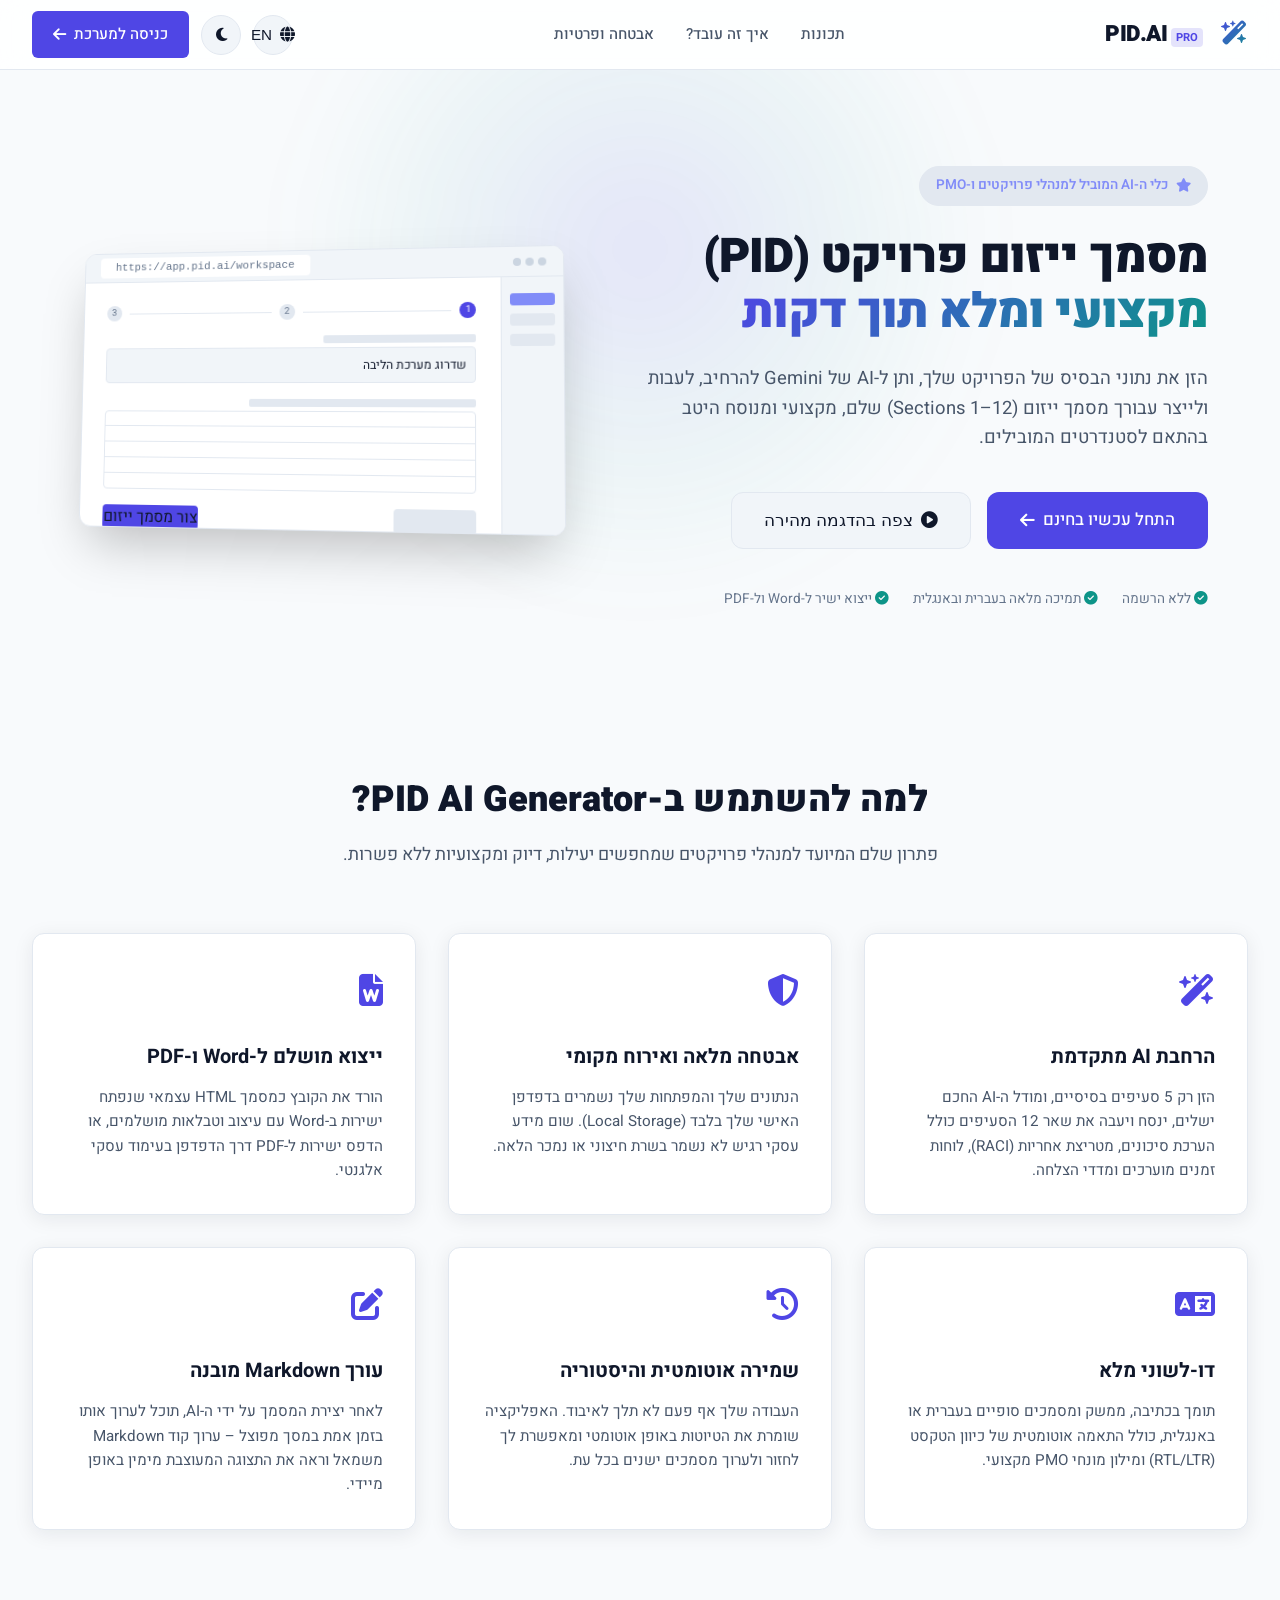
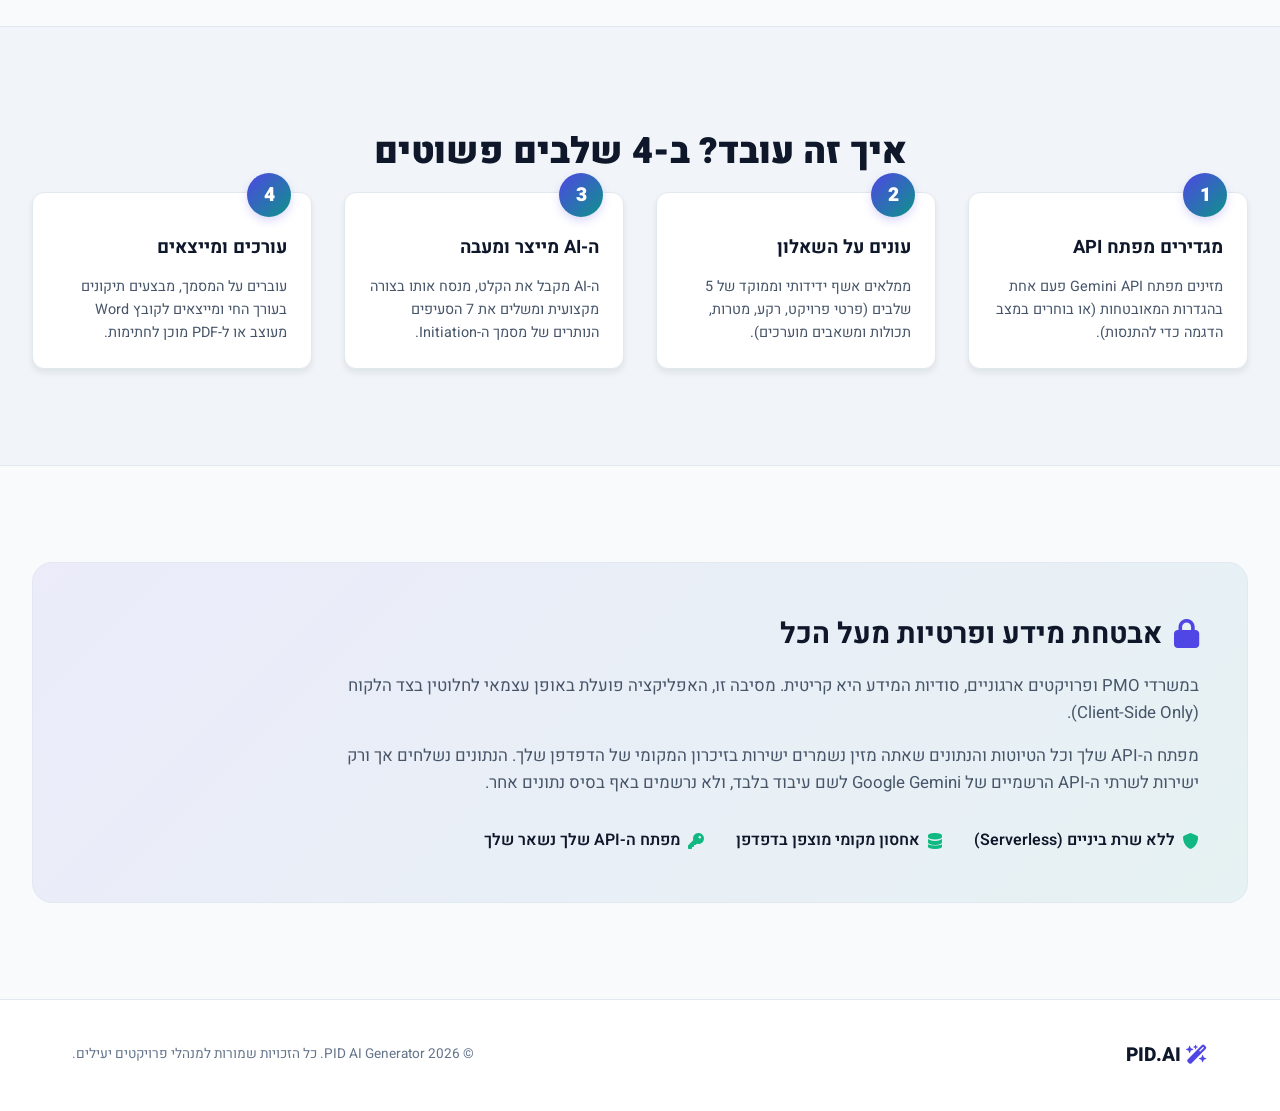
==== index.html @ b15dee5b "Initial commit - PID AI Generator" ====
<!DOCTYPE html>
<html lang="he" dir="rtl">
<head>
    <meta charset="UTF-8">
    <meta name="viewport" content="width=device-width, initial-scale=1.0">
    <title>PID AI Generator - מחולל מסמכי ייזום פרויקט</title>
    <!-- Google Fonts for Hebrew and English -->
    <link rel="preconnect" href="https://fonts.googleapis.com">
    <link rel="preconnect" href="https://fonts.gstatic.com" crossorigin>
    <link href="https://fonts.googleapis.com/css2?family=Heebo:wght@300;400;500;700;900&family=Inter:wght@300;400;500;600;700;800&display=swap" rel="stylesheet">
    <!-- FontAwesome for Premium Icons -->
    <link rel="stylesheet" href="https://cdnjs.cloudflare.com/ajax/libs/font-awesome/6.4.0/css/all.min.css">
    <link rel="stylesheet" href="style.css">
</head>
<body class="light-theme">

    <!-- Top Navigation Bar -->
    <header class="app-header">
        <div class="header-container">
            <div class="logo-area" onclick="window.location.reload();">
                <div class="logo-icon">
                    <i class="fa-solid fa-wand-magic-sparkles"></i>
                </div>
                <div class="logo-text">
                    <span class="logo-title">PID.AI</span>
                    <span class="logo-badge">PRO</span>
                </div>
            </div>
            
            <nav class="nav-links">
                <a href="#features" class="nav-link" data-i18n="nav_features">תכונות</a>
                <a href="#how-it-works" class="nav-link" data-i18n="nav_how_it_works">איך זה עובד?</a>
                <a href="#security" class="nav-link" data-i18n="nav_security">אבטחה ופרטיות</a>
            </nav>

            <div class="header-actions">
                <button class="btn btn-icon" id="btn-toggle-lang" title="Toggle Language / שינוי שפה">
                    <i class="fa-solid fa-globe"></i>
                    <span class="btn-text">EN</span>
                </button>
                <button class="btn btn-icon" id="btn-toggle-theme" title="Toggle Dark/Light Mode">
                    <i class="fa-solid fa-moon"></i>
                </button>
                <a href="app.html" target="_blank" class="btn btn-primary" id="btn-launch-cta">
                    <span data-i18n="nav_launch">כניסה למערכת</span>
                    <i class="fa-solid fa-arrow-left arrow-icon"></i>
                </a>
            </div>
        </div>
    </header>

    <!-- LANDING PAGE CONTENT -->
    <main id="view-landing" style="padding-top: 70px;">
        <!-- Hero Section -->
        <section class="hero-section">
            <div class="hero-bg-glow"></div>
            <div class="container hero-container">
                <div class="hero-content">
                    <div class="badge-pill" data-i18n="hero_pill">
                        <i class="fa-solid fa-star"></i> כלי ה-AI המוביל למנהלי פרויקטים ו-PMO
                    </div>
                    <h1 class="hero-title" id="hero-main-title">
                        מסמך ייזום פרויקט (PID) <br><span class="gradient-text">מקצועי ומלא תוך דקות</span>
                    </h1>
                    <p class="hero-subtitle" data-i18n="hero_desc">
                        הזן את נתוני הבסיס של הפרויקט שלך, ותן ל-AI של Gemini להרחיב, לעבות ולייצר עבורך מסמך ייזום (Sections 1–12) שלם, מקצועי ומנוסח היטב בהתאם לסטנדרטים המובילים.
                    </p>
                    <div class="hero-ctas">
                        <a href="app.html" target="_blank" class="btn btn-primary btn-lg" id="btn-start-now">
                            <span data-i18n="hero_cta_start">התחל עכשיו בחינם</span>
                            <i class="fa-solid fa-arrow-left arrow-icon"></i>
                        </a>
                        <button class="btn btn-secondary btn-lg" id="btn-watch-demo">
                            <i class="fa-solid fa-circle-play"></i>
                            <span data-i18n="hero_cta_demo">צפה בהדגמה מהירה</span>
                        </button>
                    </div>
                    <div class="hero-meta-benefits">
                        <div class="benefit-item"><i class="fa-solid fa-circle-check"></i> <span data-i18n="hero_ben_1">ללא הרשמה</span></div>
                        <div class="benefit-item"><i class="fa-solid fa-circle-check"></i> <span data-i18n="hero_ben_2">תמיכה מלאה בעברית ובאנגלית</span></div>
                        <div class="benefit-item"><i class="fa-solid fa-circle-check"></i> <span data-i18n="hero_ben_3">ייצוא ישיר ל-Word ול-PDF</span></div>
                    </div>
                </div>

                <!-- Beautiful Animated Mockup -->
                <div class="hero-mockup-wrapper">
                    <div class="hero-mockup">
                        <div class="mockup-header">
                            <div class="mockup-dots">
                                <span></span><span></span><span></span>
                            </div>
                            <div class="mockup-address-bar">https://app.pid.ai/workspace</div>
                        </div>
                        <div class="mockup-content">
                            <div class="mockup-sidebar">
                                <div class="mockup-item active"></div>
                                <div class="mockup-item"></div>
                                <div class="mockup-item"></div>
                            </div>
                            <div class="mockup-body">
                                <div class="mockup-steps">
                                    <span class="mock-step active">1</span>
                                    <span class="mock-line"></span>
                                    <span class="mock-step">2</span>
                                    <span class="mock-line"></span>
                                    <span class="mock-step">3</span>
                                </div>
                                <div class="mockup-form-group">
                                    <div class="mock-label" style="width: 40%"></div>
                                    <div class="mock-input" style="height: 36px">שדרוג מערכת הליבה</div>
                                </div>
                                <div class="mockup-form-group">
                                    <div class="mock-label" style="width: 60%"></div>
                                    <div class="mock-textarea" style="height: 80px"></div>
                                </div>
                                <div class="mockup-footer">
                                    <div class="mock-btn" style="width: 80px"></div>
                                    <div class="mock-btn primary" style="width: 100px; margin-right: auto;">צור מסמך ייזום</div>
                                </div>
                            </div>
                        </div>
                    </div>
                </div>
            </div>
        </section>

        <!-- Features Grid -->
        <section class="section-container" id="features">
            <h2 class="section-title" data-i18n="feat_title">למה להשתמש ב-PID AI Generator?</h2>
            <p class="section-subtitle" data-i18n="feat_subtitle">פתרון שלם המיועד למנהלי פרויקטים שמחפשים יעילות, דיוק ומקצועיות ללא פשרות.</p>
            
            <div class="grid grid-3">
                <div class="card feat-card">
                    <div class="feat-icon"><i class="fa-solid fa-wand-magic-sparkles"></i></div>
                    <h3 data-i18n="feat_ai_title">הרחבת AI מתקדמת</h3>
                    <p data-i18n="feat_ai_desc">הזן רק 5 סעיפים בסיסיים, ומודל ה-AI החכם ישלים, ינסח ויעבה את שאר 12 הסעיפים כולל הערכת סיכונים, מטריצת אחריות (RACI), לוחות זמנים מוערכים ומדדי הצלחה.</p>
                </div>
                <div class="card feat-card">
                    <div class="feat-icon"><i class="fa-solid fa-shield-halved"></i></div>
                    <h3 data-i18n="feat_sec_title">אבטחה מלאה ואירוח מקומי</h3>
                    <p data-i18n="feat_sec_desc">הנתונים שלך והמפתחות שלך נשמרים בדפדפן האישי שלך בלבד (Local Storage). שום מידע עסקי רגיש לא נשמר בשרת חיצוני או נמכר הלאה.</p>
                </div>
                <div class="card feat-card">
                    <div class="feat-icon"><i class="fa-solid fa-file-word"></i></div>
                    <h3 data-i18n="feat_exp_title">ייצוא מושלם ל-Word ו-PDF</h3>
                    <p data-i18n="feat_exp_desc">הורד את הקובץ כמסמך HTML עצמאי שנפתח ישירות ב-Word עם עיצוב וטבלאות מושלמים, או הדפס ישירות ל-PDF דרך הדפדפן בעימוד עסקי אלגנטי.</p>
                </div>
                <div class="card feat-card">
                    <div class="feat-icon"><i class="fa-solid fa-language"></i></div>
                    <h3 data-i18n="feat_lang_title">דו-לשוני מלא</h3>
                    <p data-i18n="feat_lang_desc">תומך בכתיבה, ממשק ומסמכים סופיים בעברית או באנגלית, כולל התאמה אוטומטית של כיוון הטקסט (RTL/LTR) ומילון מונחי PMO מקצועי.</p>
                </div>
                <div class="card feat-card">
                    <div class="feat-icon"><i class="fa-solid fa-clock-rotate-left"></i></div>
                    <h3 data-i18n="feat_hist_title">שמירה אוטומטית והיסטוריה</h3>
                    <p data-i18n="feat_hist_desc">העבודה שלך אף פעם לא תלך לאיבוד. האפליקציה שומרת את הטיוטות באופן אוטומטי ומאפשרת לך לחזור ולערוך מסמכים ישנים בכל עת.</p>
                </div>
                <div class="card feat-card">
                    <div class="feat-icon"><i class="fa-solid fa-pen-to-square"></i></div>
                    <h3 data-i18n="feat_edit_title">עורך Markdown מובנה</h3>
                    <p data-i18n="feat_edit_desc">לאחר יצירת המסמך על ידי ה-AI, תוכל לערוך אותו בזמן אמת במסך מפוצל – ערוך קוד Markdown משמאל וראה את התצוגה המעוצבת מימין באופן מיידי.</p>
                </div>
            </div>
        </section>

        <!-- How it Works Section -->
        <section class="section-container bg-alt" id="how-it-works">
            <h2 class="section-title" data-i18n="how_title">איך זה עובד? ב-4 שלבים פשוטים</h2>
            <div class="steps-flow">
                <div class="step-card">
                    <div class="step-num">1</div>
                    <h3 data-i18n="how_s1_title">מגדירים מפתח API</h3>
                    <p data-i18n="how_s1_desc">מזינים מפתח Gemini API פעם אחת בהגדרות המאובטחות (או בוחרים במצב הדגמה כדי להתנסות).</p>
                </div>
                <div class="step-card">
                    <div class="step-num">2</div>
                    <h3 data-i18n="how_s2_title">עונים על השאלון</h3>
                    <p data-i18n="how_s2_desc">ממלאים אשף ידידותי וממוקד של 5 שלבים (פרטי פרויקט, רקע, מטרות, תכולות ומשאבים מוערכים).</p>
                </div>
                <div class="step-card">
                    <div class="step-num">3</div>
                    <h3 data-i18n="how_s3_title">ה-AI מייצר ומעבה</h3>
                    <p data-i18n="how_s3_desc">ה-AI מקבל את הקלט, מנסח אותו בצורה מקצועית ומשלים את 7 הסעיפים הנותרים של מסמך ה-Initiation.</p>
                </div>
                <div class="step-card">
                    <div class="step-num">4</div>
                    <h3 data-i18n="how_s4_title">עורכים ומייצאים</h3>
                    <p data-i18n="how_s4_desc">עוברים על המסמך, מבצעים תיקונים בעורך החי ומייצאים לקובץ Word מעוצב או ל-PDF מוכן לחתימות.</p>
                </div>
            </div>
        </section>

        <!-- Security -->
        <section class="section-container" id="security">
            <div class="security-card">
                <div class="security-content">
                    <h2 data-i18n="sec_title"><i class="fa-solid fa-lock security-lock-icon"></i> אבטחת מידע ופרטיות מעל הכל</h2>
                    <p data-i18n="sec_desc_1">במשרדי PMO ופרויקטים ארגוניים, סודיות המידע היא קריטית. מסיבה זו, האפליקציה פועלת באופן עצמאי לחלוטין בצד הלקוח (Client-Side Only).</p>
                    <p data-i18n="sec_desc_2">מפתח ה-API שלך וכל הטיוטות והנתונים שאתה מזין נשמרים ישירות בזיכרון המקומי של הדפדפן שלך. הנתונים נשלחים אך ורק ישירות לשרתי ה-API הרשמיים של Google Gemini לשם עיבוד בלבד, ולא נרשמים באף בסיס נתונים אחר.</p>
                    <div class="security-highlights">
                        <span><i class="fa-solid fa-shield"></i> ללא שרת ביניים (Serverless)</span>
                        <span><i class="fa-solid fa-database"></i> אחסון מקומי מוצפן בדפדפן</span>
                        <span><i class="fa-solid fa-key"></i> מפתח ה-API שלך נשאר שלך</span>
                    </div>
                </div>
            </div>
        </section>
        
        <!-- Footer -->
        <footer class="landing-footer">
            <div class="container footer-container">
                <div class="footer-brand">
                    <i class="fa-solid fa-wand-magic-sparkles text-primary"></i> PID.AI
                </div>
                <p data-i18n="footer_rights">© 2026 PID AI Generator. כל הזכויות שמורות למנהלי פרויקטים יעילים.</p>
            </div>
        </footer>
    </main>

    <!-- Demo Modal -->
    <div class="modal-overlay" id="modal-demo">
        <div class="modal-card modal-lg">
            <div class="modal-header">
                <h3 class="modal-title" data-i18n="modal_demo_title"><i class="fa-solid fa-circle-play"></i> הדגמה מהירה של המערכת</h3>
                <button class="btn-close-modal" id="btn-demo-close">&times;</button>
            </div>
            <div class="modal-body text-center">
                <p data-i18n="modal_demo_desc">צפה כיצד מנהלי פרויקטים מייצרים מסמכי ייזום בתוך 2 דקות:</p>
                <div class="demo-placeholder-box">
                    <i class="fa-solid fa-wand-magic-sparkles text-primary" style="font-size: 4rem; margin-bottom: 1.5rem;"></i>
                    <h4>PID.AI PRO</h4>
                    <p style="max-width: 400px; margin: 0 auto 1.5rem; color: var(--text-muted);">
                        האפליקציה משתמשת בבינה מלאכותית יוצרת (Generative AI) כדי לעבות את נתוני הפרויקט ולבצע אינטגרציה מלאה לתוך תבנית ה-RACI והסיכונים הארגונית.
                    </p>
                    <a href="app.html" target="_blank" class="btn btn-primary" id="btn-demo-start-cta" data-i18n="modal_demo_btn_start">התחל לעבוד עכשיו</a>
                </div>
            </div>
        </div>
    </div>

    <!-- Self-contained Script for Landing Page Language and Theme Toggles -->
    <script>
        const localTranslations = {
            he: {
                nav_features: "תכונות",
                nav_how_it_works: "איך זה עובד?",
                nav_security: "אבטחה ופרטיות",
                nav_launch: "כניסה למערכת",
                hero_pill: "<i class='fa-solid fa-star'></i> כלי ה-AI המוביל למנהלי פרויקטים ו-PMO",
                hero_desc: "הזן את נתוני הבסיס של הפרויקט שלך, ותן ל-AI של Gemini להרחיב, לעבות ולייצר עבורך מסמך ייזום (Sections 1–12) שלם, מקצועי ומנוסח היטב בהתאם לסטנדרטים המובילים.",
                hero_cta_start: "התחל עכשיו בחינם",
                hero_cta_demo: "צפה בהדגמה מהירה",
                hero_ben_1: "ללא הרשמה",
                hero_ben_2: "תמיכה מלאה בעברית ובאנגלית",
                hero_ben_3: "ייצוא ישיר ל-Word ול-PDF",
                feat_title: "למה להשתמש ב-PID AI Generator?",
                feat_subtitle: "פתרון שלם המיועד למנהלי פרויקטים שמחפשים יעילות, דיוק ומקצועיות ללא פשרות.",
                feat_ai_title: "הרחבת AI מתקדמת",
                feat_ai_desc: "הזן רק 5 סעיפים בסיסיים, ומודל ה-AI החכם ישלים, ינסח ויעבה את שאר 12 הסעיפים כולל הערכת סיכונים, מטריצת אחריות (RACI), לוחות זמנים מוערכים ומדדי הצלחה.",
                feat_sec_title: "אבטחה מלאה ואירוח מקומי",
                feat_sec_desc: "הנתונים שלך והמפתחות שלך נשמרים בדפדפן האישי שלך בלבד (Local Storage). שום מידע עסקי רגיש לא נשמר בשרת חיצוני או נמכר הלאה.",
                feat_exp_title: "ייצוא מושלם ל-Word ו-PDF",
                feat_exp_desc: "הורד את הקובץ כמסמך HTML עצמאי שנפתח ישירות ב-Word עם עיצוב וטבלאות מושלמים, או הדפס ישירות ל-PDF דרך הדפדפן בעימוד עסקי אלגנטי.",
                feat_lang_title: "דו-לשוני מלא",
                feat_lang_desc: "תומך בכתיבה, ממשק ומסמכים סופיים בעברית או באנגלית, כולל התאמה אוטומטית של כיוון הטקסט (RTL/LTR) ומילון מונחי PMO מקצועי.",
                feat_hist_title: "שמירה אוטומטית והיסטוריה",
                feat_hist_desc: "העבודה שלך אף פעם לא תלך לאיבוד. האפליקציה שומרת את הטיוטות באופן אוטומטי ומאפשרת לך לחזור ולערוך מסמכים ישנים בכל עת.",
                feat_edit_title: "עורך Markdown מובנה",
                feat_edit_desc: "לאחר יצירת המסמך על ידי ה-AI, תוכל לערוך אותו בזמן אמת במסך מפוצל – ערוך קוד Markdown משמאל וראה את התצוגה המעוצבת מימין באופן מיידי.",
                how_title: "איך זה עובד? ב-4 שלבים פשוטים",
                how_s1_title: "מגדירים מפתח API",
                how_s1_desc: "מזינים מפתח Gemini API פעם אחת בהגדרות המאובטחות (או בוחרים במצב הדגמה כדי להתנסות).",
                how_s2_title: "עונים על השאלון",
                how_s2_desc: "ממלאים אשף ידידותי וממוקד של 5 שלבים (פרטי פרויקט, רקע, מטרות, תכולות ומשאבים מוערכים).",
                how_s3_title: "ה-AI מייצר ומעבה",
                how_s3_desc: "ה-AI מקבל את הקלט, מנסח אותו בצורה מקצועית ומשלים את 7 הסעיפים הנותרים של מסמך ה-Initiation.",
                how_s4_title: "עורכים ומייצאים",
                how_s4_desc: "עוברים על המסמך, מבצעים תיקונים בעורך החי ומייצאים לקובץ Word מעוצב או ל-PDF מוכן לחתימות.",
                sec_title: "<i class='fa-solid fa-lock security-lock-icon'></i> אבטחת מידע ופרטיות מעל הכל",
                sec_desc_1: "במשרדי PMO ופרויקטים ארגוניים, סודיות המידע היא קריטית. מסיבה זו, האפליקציה פועלת באופן עצמאי לחלוטין בצד הלקוח (Client-Side Only).",
                sec_desc_2: "מפתח ה-API שלך וכל הטיוטות והנתונים שאתה מזין נשמרים ישירות בזיכרון המקומי של הדפדפן שלך. הנתונים נשלחים אך ורק ישירות לשרתי ה-API הרשמיים של Google Gemini לשם עיבוד בלבד, ולא נרשמים באף בסיס נתונים אחר.",
                footer_rights: "© 2026 PID AI Generator. כל הזכויות שמורות למנהלי פרויקטים יעילים.",
                modal_demo_title: "הדגמה מהירה של המערכת",
                modal_demo_desc: "צפה כיצד מנהלי פרויקטים מייצרים מסמכי ייזום בתוך 2 דקות:",
                modal_demo_btn_start: "התחל לעבוד עכשיו"
            },
            en: {
                nav_features: "Features",
                nav_how_it_works: "How it works?",
                nav_security: "Security & Privacy",
                nav_launch: "Launch App",
                hero_pill: "<i class='fa-solid fa-star'></i> Leading AI Tool for PMs and PMOs",
                hero_desc: "Enter your core project variables, and let our Gemini-powered AI expand, enrich, and write a professional 12-section Project Initiation Document (PID) tailored to global standards.",
                hero_cta_start: "Get Started Free",
                hero_cta_demo: "Watch Quick Demo",
                hero_ben_1: "No Sign Up Required",
                hero_ben_2: "Full Hebrew & English Support",
                hero_ben_3: "Direct Export to Word & PDF",
                feat_title: "Why use PID AI Generator?",
                feat_subtitle: "A complete solution tailored for project managers seeking efficiency, precision, and executive quality.",
                feat_ai_title: "Advanced AI Enrichment",
                feat_ai_desc: "Provide only 5 basic sections, and our smart AI model completes and drafts the remaining sections including risks, RACI, timeline milestones, and success KPIs.",
                feat_sec_title: "Fully Local & Secure",
                feat_sec_desc: "Your data and API keys stay entirely in your personal browser's local storage. No sensitive business information is ever saved on third-party servers.",
                feat_exp_title: "Perfect Export to Word & PDF",
                feat_exp_desc: "Download as a standalone HTML file that opens perfectly in Microsoft Word, maintaining style and tables, or print directly to PDF in executive layout.",
                feat_lang_title: "Fully Bilingual",
                feat_lang_desc: "Supports inputs, interface language, and final document output in either Hebrew or English, with automatic text direction (RTL/LTR) adjustment.",
                feat_hist_title: "Auto-save & History",
                feat_hist_desc: "Never lose your work. The app automatically saves drafts locally, allowing you to return and edit your initiation documents at any point.",
                feat_edit_title: "Live Markdown Editor",
                feat_edit_desc: "After generating the PID, edit it instantly in a split-screen workspace – modify Markdown code on the left and see the styled layout on the right.",
                how_title: "How does it work? In 4 Simple Steps",
                how_s1_title: "Configure API Key",
                how_s1_desc: "Add your Gemini API Key in the settings panel (or choose mock mode to experiment).",
                how_s2_title: "Fill Questionnaire",
                how_s2_desc: "Complete a focused 5-step wizard covering details, background, goals, scope, and resources.",
                how_s3_title: "AI Generates & Enriches",
                how_s3_desc: "AI processes inputs, drafts professional terminology, and fills in sections 6 to 12.",
                how_s4_title: "Edit and Export",
                how_s4_desc: "Review your document, perform adjustments in the live editor, and export to Word or PDF.",
                sec_title: "<i class='fa-solid fa-lock security-lock-icon'></i> Information Security Above All",
                sec_desc_1: "In PMO offices and corporate environments, information security is critical. Therefore, this tool is 100% serverless, running solely in your browser.",
                sec_desc_2: "Your API key and all data inputs remain in your browser's local storage. They are sent directly to the official Google Gemini API endpoint for processing, never stored elsewhere.",
                footer_rights: "© 2026 PID AI Generator. All rights reserved to efficient Project Managers.",
                modal_demo_title: "Quick System Demonstration",
                modal_demo_desc: "Watch how project managers write initiation documents in under 2 minutes:",
                modal_demo_btn_start: "Launch Workspace Now"
            }
        };

        let currentLang = "he";
        let currentTheme = "light";

        const btnLang = document.getElementById("btn-toggle-lang");
        const btnTheme = document.getElementById("btn-toggle-theme");
        const modalDemo = document.getElementById("modal-demo");
        const btnWatchDemo = document.getElementById("btn-watch-demo");
        const btnDemoClose = document.getElementById("btn-demo-close");

        // Language toggle
        btnLang.addEventListener("click", () => {
            currentLang = currentLang === "he" ? "en" : "he";
            document.body.dir = currentLang === "he" ? "rtl" : "ltr";
            btnLang.querySelector(".btn-text").textContent = currentLang === "he" ? "EN" : "עב";
            
            if (currentLang === "he") {
                document.body.classList.remove("lang-en");
            } else {
                document.body.classList.add("lang-en");
            }

            // Sync with local storage so app.html reads it
            localStorage.setItem("pid_lang", currentLang);
            updateDOMStrings();
        });

        // Theme toggle
        btnTheme.addEventListener("click", () => {
            currentTheme = currentTheme === "light" ? "dark" : "light";
            if (currentTheme === "dark") {
                document.body.classList.remove("light-theme");
                document.body.classList.add("dark-theme");
                btnTheme.innerHTML = `<i class="fa-solid fa-sun"></i>`;
            } else {
                document.body.classList.remove("dark-theme");
                document.body.classList.add("light-theme");
                btnTheme.innerHTML = `<i class="fa-solid fa-moon"></i>`;
            }
            localStorage.setItem("pid_theme", currentTheme);
        });

        function updateDOMStrings() {
            const dict = localTranslations[currentLang];
            document.querySelectorAll("[data-i18n]").forEach(el => {
                const key = el.getAttribute("data-i18n");
                if (dict[key]) {
                    el.innerHTML = dict[key];
                }
            });

            document.getElementById("hero-main-title").innerHTML = currentLang === 'he' ? 
                `מסמך ייזום פרויקט (PID) <br><span class="gradient-text">מקצועי ומלא תוך דקות</span>` :
                `Write Professional <span class="gradient-text">Project PIDs in Minutes</span>`;
        }

        // Demo modal triggers
        btnWatchDemo.addEventListener("click", () => modalDemo.classList.add("active"));
        btnDemoClose.addEventListener("click", () => modalDemo.classList.remove("active"));
    </script>
</body>
</html>
---- style.css ----
/* ==========================================================================
   PID AI Generator - Premium Design System Stylesheet
   ========================================================================== */

/* --------------------------------------------------------------------------
   1. CSS Variables & Theme Definitions
   -------------------------------------------------------------------------- */
:root {
    /* Font Families */
    --font-hebrew: 'Heebo', 'Rubik', system-ui, -apple-system, sans-serif;
    --font-english: 'Inter', system-ui, -apple-system, sans-serif;
    --font-mono: 'JetBrains Mono', monospace;

    /* Theme-independent colors */
    --color-primary: #4f46e5;       /* Indigo */
    --color-primary-light: #818cf8; /* Light Indigo */
    --color-primary-dark: #3730a3;  /* Dark Indigo */
    --color-secondary: #0d9488;    /* Teal */
    --color-secondary-light: #2dd4bf;
    
    --color-success: #10b981;      /* Emerald */
    --color-warning: #f59e0b;      /* Amber */
    --color-danger: #ef4444;       /* Rose */
    
    --transition-fast: 0.15s ease;
    --transition-normal: 0.25s cubic-bezier(0.4, 0, 0.2, 1);
    --transition-slow: 0.4s cubic-bezier(0.4, 0, 0.2, 1);

    --border-radius-sm: 6px;
    --border-radius-md: 12px;
    --border-radius-lg: 20px;
    --border-radius-xl: 30px;
    
    --box-shadow-sm: 0 1px 3px rgba(0,0,0,0.1);
    --box-shadow-md: 0 4px 6px -1px rgba(0,0,0,0.1), 0 2px 4px -1px rgba(0,0,0,0.06);
    --box-shadow-lg: 0 10px 15px -3px rgba(0,0,0,0.1), 0 4px 6px -2px rgba(0,0,0,0.05);
    --box-shadow-xl: 0 20px 25px -5px rgba(0,0,0,0.1), 0 10px 10px -5px rgba(0,0,0,0.04);
}

/* Light Theme Variables */
body.light-theme {
    --bg-app: #f8fafc;              /* Slate 50 */
    --bg-card: #ffffff;             /* Pure White */
    --bg-header: rgba(255, 255, 255, 0.85);
    --bg-input: #f1f5f9;            /* Slate 100 */
    --bg-alt: #f1f5f9;
    --bg-hover: #e2e8f0;
    --border-color: #e2e8f0;        /* Slate 200 */
    --border-color-focus: #818cf8;
    
    --text-primary: #0f172a;        /* Slate 900 */
    --text-secondary: #475569;      /* Slate 600 */
    --text-muted: #64748b;          /* Slate 500 */
    --text-on-primary: #ffffff;
    
    --glass-bg: rgba(255, 255, 255, 0.7);
    --glass-border: rgba(241, 245, 249, 0.6);
    --shadow-color: rgba(15, 23, 42, 0.08);
}

/* Dark Theme Variables */
body.dark-theme {
    --bg-app: #0b0f19;              /* Deep Dark Slate */
    --bg-card: #151b2c;             /* Dark Card */
    --bg-header: rgba(11, 15, 25, 0.85);
    --bg-input: #1e2640;            /* Dark Input */
    --bg-alt: #131929;
    --bg-hover: #222c4a;
    --border-color: #263152;        /* Darker Blue-Grey */
    --border-color-focus: #6366f1;
    
    --text-primary: #f8fafc;        /* Off-white */
    --text-secondary: #cbd5e1;      /* Light Grey */
    --text-muted: #94a3b8;          /* Slate 400 */
    --text-on-primary: #ffffff;
    
    --glass-bg: rgba(21, 27, 44, 0.7);
    --glass-border: rgba(38, 49, 82, 0.5);
    --shadow-color: rgba(0, 0, 0, 0.35);
}

/* --------------------------------------------------------------------------
   2. Global Resets & Typography
   -------------------------------------------------------------------------- */
* {
    box-sizing: border-box;
    margin: 0;
    padding: 0;
    scrollbar-width: thin;
    scrollbar-color: var(--border-color) transparent;
}

/* Scrollbar Customization */
::-webkit-scrollbar {
    width: 6px;
    height: 6px;
}
::-webkit-scrollbar-track {
    background: transparent;
}
::-webkit-scrollbar-thumb {
    background-color: var(--border-color);
    border-radius: 3px;
}

body {
    font-family: var(--font-hebrew);
    background-color: var(--bg-app);
    color: var(--text-primary);
    line-height: 1.6;
    transition: background-color var(--transition-normal), color var(--transition-normal);
    overflow-x: hidden;
}

/* Language-specific modifications (for English view) */
body.lang-en {
    font-family: var(--font-english);
    direction: ltr;
}

body.lang-en .arrow-icon {
    transform: scaleX(-1);
}

a {
    color: var(--color-primary);
    text-decoration: none;
    transition: color var(--transition-fast);
}
a:hover {
    color: var(--color-primary-light);
}

/* --------------------------------------------------------------------------
   3. Common Layout & UI Elements
   -------------------------------------------------------------------------- */
.container {
    width: 100%;
    max-width: 1200px;
    margin: 0 auto;
    padding: 0 2rem;
}

.grid {
    display: grid;
    gap: 2rem;
}
.grid-3 {
    grid-template-columns: repeat(auto-fit, minmax(320px, 1fr));
}

.card {
    background-color: var(--bg-card);
    border: 1px solid var(--border-color);
    border-radius: var(--border-radius-md);
    box-shadow: 0 4px 20px var(--shadow-color);
    padding: 2rem;
    transition: transform var(--transition-normal), box-shadow var(--transition-normal), border-color var(--transition-normal);
}

/* Button Component Styles */
.btn {
    display: inline-flex;
    align-items: center;
    justify-content: center;
    gap: 0.5rem;
    padding: 0.625rem 1.25rem;
    border-radius: var(--border-radius-sm);
    font-weight: 500;
    font-size: 0.95rem;
    cursor: pointer;
    transition: all var(--transition-normal);
    border: 1px solid transparent;
}
.btn-lg {
    padding: 0.875rem 2rem;
    font-size: 1.05rem;
    border-radius: var(--border-radius-md);
}
.btn-primary {
    background-color: var(--color-primary);
    color: var(--text-on-primary);
}
.btn-primary:hover {
    background-color: var(--color-primary-light);
    transform: translateY(-2px);
    box-shadow: 0 4px 12px rgba(79, 70, 229, 0.35);
}
.btn-secondary {
    background-color: var(--bg-input);
    color: var(--text-primary);
    border-color: var(--border-color);
}
.btn-secondary:hover {
    background-color: var(--bg-hover);
    transform: translateY(-2px);
}
.btn-outline {
    background-color: transparent;
    color: var(--text-primary);
    border-color: var(--border-color);
}
.btn-outline:hover {
    background-color: var(--bg-hover);
    border-color: var(--text-muted);
}
.btn-outline-danger {
    background-color: transparent;
    color: var(--color-danger);
    border-color: var(--color-danger);
}
.btn-outline-danger:hover {
    background-color: rgba(239, 68, 68, 0.08);
}
.btn-icon {
    padding: 0.5rem;
    border-radius: 50%;
    width: 40px;
    height: 40px;
    background-color: var(--bg-input);
    color: var(--text-primary);
    border-color: var(--border-color);
}
.btn-icon:hover {
    background-color: var(--bg-hover);
    color: var(--color-primary);
}
.btn-icon-only {
    padding: 0.5rem;
    width: 36px;
    height: 36px;
    display: flex;
    align-items: center;
    justify-content: center;
}
.btn-link {
    background: none;
    border: none;
    color: var(--text-muted);
    font-weight: 500;
    cursor: pointer;
    padding: 0.5rem;
}
.btn-link:hover {
    color: var(--text-primary);
}

.text-primary { color: var(--color-primary) !important; }
.text-success { color: var(--color-success) !important; }
.text-danger { color: var(--color-danger) !important; }
.text-warning { color: var(--color-warning) !important; }
.text-center { text-align: center; }
.mt-3 { margin-top: 1.5rem !important; }
.hidden { display: none !important; }
.visible { display: block !important; }

/* --------------------------------------------------------------------------
   4. Header & Navigation (Fixed Glassmorphic Header)
   -------------------------------------------------------------------------- */
.app-header {
    position: fixed;
    top: 0;
    left: 0;
    right: 0;
    height: 70px;
    background-color: var(--bg-header);
    backdrop-filter: blur(12px);
    -webkit-backdrop-filter: blur(12px);
    border-bottom: 1px solid var(--border-color);
    z-index: 100;
    transition: background-color var(--transition-normal), border-color var(--transition-normal);
}

.header-container {
    display: flex;
    align-items: center;
    justify-content: space-between;
    height: 100%;
    max-width: 1400px;
    margin: 0 auto;
    padding: 0 2rem;
}

.logo-area {
    display: flex;
    align-items: center;
    gap: 0.75rem;
    cursor: pointer;
    user-select: none;
}
.logo-icon {
    font-size: 1.5rem;
    background: linear-gradient(135deg, var(--color-primary), var(--color-secondary));
    -webkit-background-clip: text;
    -webkit-text-fill-color: transparent;
}
.logo-title {
    font-weight: 900;
    font-size: 1.4rem;
    letter-spacing: -0.5px;
    color: var(--text-primary);
}
.logo-badge {
    font-size: 0.7rem;
    font-weight: 700;
    padding: 1px 5px;
    border-radius: 4px;
    background-color: rgba(79, 70, 229, 0.15);
    color: var(--color-primary);
    margin-right: 0.35rem;
}
body.lang-en .logo-badge {
    margin-right: 0;
    margin-left: 0.35rem;
}

.nav-links {
    display: flex;
    gap: 2rem;
}
.nav-link {
    font-size: 0.95rem;
    font-weight: 500;
    color: var(--text-secondary);
    transition: color var(--transition-fast);
}
.nav-link:hover {
    color: var(--color-primary);
}

.header-actions {
    display: flex;
    align-items: center;
    gap: 0.75rem;
}

.arrow-icon {
    transition: transform var(--transition-normal);
}
.btn-primary:hover .arrow-icon {
    transform: translateX(-4px);
}
body.lang-en .btn-primary:hover .arrow-icon {
    transform: translateX(4px);
}

/* --------------------------------------------------------------------------
   5. View 1: Landing Page Styles
   -------------------------------------------------------------------------- */
#view-landing {
    padding-top: 70px; /* offset fixed header */
}

/* Hero Section */
.hero-section {
    position: relative;
    padding: 6rem 0 4rem;
    overflow: hidden;
}
.hero-bg-glow {
    position: absolute;
    top: -20%;
    left: 50%;
    transform: translateX(-50%);
    width: 600px;
    height: 600px;
    border-radius: 50%;
    background: radial-gradient(circle, rgba(79, 70, 229, 0.12) 0%, rgba(13, 148, 136, 0.05) 50%, rgba(0,0,0,0) 100%);
    z-index: -1;
    filter: blur(50px);
}
.hero-container {
    display: flex;
    align-items: center;
    justify-content: space-between;
    gap: 4rem;
}
.hero-content {
    flex: 1.2;
}
.badge-pill {
    display: inline-flex;
    align-items: center;
    gap: 0.5rem;
    padding: 0.5rem 1rem;
    background-color: var(--bg-hover);
    border: 1px solid var(--border-color);
    border-radius: var(--border-radius-xl);
    font-size: 0.85rem;
    font-weight: 600;
    color: var(--color-primary-light);
    margin-bottom: 1.5rem;
}
.hero-title {
    font-size: 3rem;
    line-height: 1.15;
    font-weight: 900;
    margin-bottom: 1.5rem;
    letter-spacing: -1px;
}
.gradient-text {
    background: linear-gradient(135deg, var(--color-primary), var(--color-secondary));
    -webkit-background-clip: text;
    -webkit-text-fill-color: transparent;
}
.hero-subtitle {
    font-size: 1.15rem;
    color: var(--text-secondary);
    margin-bottom: 2.5rem;
    max-width: 600px;
}
.hero-ctas {
    display: flex;
    gap: 1rem;
    margin-bottom: 2.5rem;
}
.hero-meta-benefits {
    display: flex;
    gap: 1.5rem;
    font-size: 0.85rem;
    color: var(--text-muted);
}
.hero-meta-benefits i {
    color: var(--color-secondary);
}

/* Mockup Layout */
.hero-mockup-wrapper {
    flex: 1;
    perspective: 1000px;
}
.hero-mockup {
    background-color: var(--bg-card);
    border: 1px solid var(--border-color);
    border-radius: var(--border-radius-md);
    box-shadow: 0 25px 50px -12px rgba(0, 0, 0, 0.25);
    overflow: hidden;
    transform: rotateY(-8deg) rotateX(4deg);
    transition: transform var(--transition-normal);
}
.hero-mockup:hover {
    transform: rotateY(0deg) rotateX(0deg);
}
.mockup-header {
    background-color: var(--bg-input);
    height: 30px;
    border-bottom: 1px solid var(--border-color);
    display: flex;
    align-items: center;
    padding: 0 1rem;
}
.mockup-dots span {
    display: inline-block;
    width: 8px;
    height: 8px;
    border-radius: 50%;
    background-color: #cbd5e1;
    margin-left: 4px;
}
body.lang-en .mockup-dots span {
    margin-left: 0;
    margin-right: 4px;
}
.mockup-address-bar {
    background-color: var(--bg-card);
    font-size: 0.7rem;
    padding: 2px 1rem;
    border-radius: 4px;
    color: var(--text-muted);
    margin-right: auto;
    font-family: var(--font-mono);
}
body.lang-en .mockup-address-bar {
    margin-right: 0;
    margin-left: auto;
}
.mockup-content {
    display: flex;
    height: 250px;
}
.mockup-sidebar {
    width: 60px;
    border-left: 1px solid var(--border-color);
    background-color: var(--bg-alt);
    padding: 1rem 0.5rem;
    display: flex;
    flex-direction: column;
    gap: 0.5rem;
}
body.lang-en .mockup-sidebar {
    border-left: none;
    border-right: 1px solid var(--border-color);
}
.mockup-item {
    height: 12px;
    border-radius: 3px;
    background-color: var(--border-color);
}
.mockup-item.active {
    background-color: var(--color-primary-light);
}
.mockup-body {
    flex: 1;
    padding: 1.5rem;
    display: flex;
    flex-direction: column;
    gap: 1rem;
}
.mockup-steps {
    display: flex;
    align-items: center;
    gap: 0.5rem;
}
.mock-step {
    width: 16px;
    height: 16px;
    border-radius: 50%;
    background-color: var(--border-color);
    color: var(--text-muted);
    font-size: 0.6rem;
    display: flex;
    align-items: center;
    justify-content: center;
}
.mock-step.active {
    background-color: var(--color-primary);
    color: white;
}
.mock-line {
    flex: 1;
    height: 1px;
    background-color: var(--border-color);
}
.mockup-form-group {
    display: flex;
    flex-direction: column;
    gap: 0.25rem;
}
.mock-label {
    height: 8px;
    border-radius: 2px;
    background-color: var(--border-color);
}
.mock-input, .mock-textarea {
    border: 1px solid var(--border-color);
    border-radius: 4px;
    background-color: var(--bg-alt);
    padding: 0.5rem;
    font-size: 0.75rem;
}
.mock-textarea {
    background: repeating-linear-gradient(
        0deg,
        transparent,
        transparent 15px,
        var(--border-color) 15px,
        var(--border-color) 16px
    );
}
.mockup-footer {
    display: flex;
    align-items: center;
    gap: 0.5rem;
    margin-top: auto;
}
.mock-btn {
    height: 24px;
    border-radius: 4px;
    background-color: var(--border-color);
}
.mock-btn.primary {
    background-color: var(--color-primary);
}

/* Features Cards */
.section-container {
    padding: 6rem 2rem;
    max-width: 1400px;
    margin: 0 auto;
}
.bg-alt {
    background-color: var(--bg-alt);
    border-top: 1px solid var(--border-color);
    border-bottom: 1px solid var(--border-color);
}
.section-title {
    font-size: 2.25rem;
    font-weight: 900;
    text-align: center;
    margin-bottom: 0.75rem;
}
.section-subtitle {
    font-size: 1.1rem;
    color: var(--text-secondary);
    text-align: center;
    margin-bottom: 4rem;
    max-width: 700px;
    margin-left: auto;
    margin-right: auto;
}
.feat-card {
    transition: transform var(--transition-normal), box-shadow var(--transition-normal);
}
.feat-card:hover {
    transform: translateY(-8px);
    box-shadow: 0 20px 40px var(--shadow-color);
    border-color: var(--color-primary-light);
}
.feat-icon {
    font-size: 2rem;
    color: var(--color-primary);
    margin-bottom: 1.5rem;
    display: inline-block;
}
.feat-card h3 {
    font-size: 1.25rem;
    margin-bottom: 0.75rem;
    font-weight: 700;
}
.feat-card p {
    color: var(--text-secondary);
    font-size: 0.95rem;
}

/* Steps Flow */
.steps-flow {
    display: grid;
    grid-template-columns: repeat(auto-fit, minmax(240px, 1fr));
    gap: 2rem;
}
.step-card {
    position: relative;
    padding: 2.5rem 1.5rem 1.5rem;
    background-color: var(--bg-card);
    border: 1px solid var(--border-color);
    border-radius: var(--border-radius-md);
    box-shadow: 0 4px 6px var(--shadow-color);
}
.step-num {
    position: absolute;
    top: -20px;
    right: 20px;
    width: 44px;
    height: 44px;
    border-radius: 50%;
    background: linear-gradient(135deg, var(--color-primary), var(--color-secondary));
    color: white;
    font-weight: 900;
    font-size: 1.2rem;
    display: flex;
    align-items: center;
    justify-content: center;
    box-shadow: 0 4px 10px rgba(79, 70, 229, 0.2);
}
body.lang-en .step-num {
    right: auto;
    left: 20px;
}
.step-card h3 {
    margin-bottom: 0.75rem;
    font-size: 1.15rem;
}
.step-card p {
    font-size: 0.9rem;
    color: var(--text-secondary);
}

/* Security Highlight Banner */
.security-card {
    background: linear-gradient(135deg, rgba(79, 70, 229, 0.08), rgba(13, 148, 136, 0.08));
    border: 1px solid var(--border-color);
    border-radius: var(--border-radius-lg);
    padding: 3rem;
}
.security-content h2 {
    font-size: 1.8rem;
    margin-bottom: 1rem;
    display: flex;
    align-items: center;
    gap: 0.75rem;
}
.security-lock-icon {
    color: var(--color-primary);
}
.security-content p {
    color: var(--text-secondary);
    margin-bottom: 1rem;
    font-size: 1.05rem;
    max-width: 900px;
}
.security-highlights {
    display: flex;
    flex-wrap: wrap;
    gap: 2rem;
    margin-top: 2rem;
    font-weight: 600;
    color: var(--text-primary);
}
.security-highlights span {
    display: flex;
    align-items: center;
    gap: 0.5rem;
}
.security-highlights i {
    color: var(--color-success);
}

.landing-footer {
    border-top: 1px solid var(--border-color);
    padding: 2.5rem 0;
    background-color: var(--bg-card);
}
.footer-container {
    display: flex;
    justify-content: space-between;
    align-items: center;
}
.footer-brand {
    font-weight: 800;
    font-size: 1.2rem;
}
.landing-footer p {
    font-size: 0.85rem;
    color: var(--text-muted);
}

/* --------------------------------------------------------------------------
   6. View 2: App Workspace Layout
   -------------------------------------------------------------------------- */
#view-app {
    padding-top: 70px;
    height: 100vh;
    overflow: hidden;
}

.app-layout {
    height: calc(100vh - 70px);
    display: flex;
    flex-direction: column;
    overflow: hidden;
}

.app-panel {
    flex: 1;
    display: flex;
    flex-direction: column;
    overflow: hidden;
    padding: 2rem;
    max-width: 1400px;
    margin: 0 auto;
    width: 100%;
}

.panel-header {
    display: flex;
    align-items: center;
    justify-content: space-between;
    margin-bottom: 2rem;
    flex-shrink: 0;
}
.panel-title {
    font-size: 1.75rem;
    font-weight: 800;
    display: flex;
    align-items: center;
    gap: 0.75rem;
}
.panel-title i {
    color: var(--color-primary);
}

/* --------------------------------------------------------------------------
   7. Dashboard View
   -------------------------------------------------------------------------- */
.dashboard-grid {
    display: flex;
    flex-direction: column;
    gap: 2rem;
    overflow-y: auto;
    padding-bottom: 2rem;
    flex: 1;
}

.stats-row {
    display: grid;
    grid-template-columns: repeat(auto-fit, minmax(240px, 1fr));
    gap: 1.5rem;
}
.stat-card {
    background-color: var(--bg-card);
    border: 1px solid var(--border-color);
    border-radius: var(--border-radius-md);
    padding: 1.5rem;
    display: flex;
    flex-direction: column;
    box-shadow: var(--box-shadow-sm);
}
.stat-label {
    font-size: 0.85rem;
    color: var(--text-muted);
    font-weight: 600;
    text-transform: uppercase;
}
.stat-val {
    font-size: 1.8rem;
    font-weight: 800;
    margin-top: 0.5rem;
}

.history-card-container {
    flex: 1;
    display: flex;
    flex-direction: column;
    min-height: 350px;
}
.card-title {
    font-size: 1.2rem;
    font-weight: 700;
    margin-bottom: 1.5rem;
    display: flex;
    align-items: center;
    gap: 0.5rem;
}
.history-list-wrapper {
    flex: 1;
    overflow-y: auto;
}
.history-empty {
    display: flex;
    flex-direction: column;
    align-items: center;
    justify-content: center;
    padding: 4rem 2rem;
    color: var(--text-muted);
    text-align: center;
}
.empty-icon {
    font-size: 3rem;
    margin-bottom: 1rem;
    opacity: 0.5;
}

/* History Table Styles */
.history-table {
    width: 100%;
    border-collapse: collapse;
    text-align: right;
}
body.lang-en .history-table {
    text-align: left;
}
.history-table th, .history-table td {
    padding: 1rem;
    border-bottom: 1px solid var(--border-color);
}
.history-table th {
    font-weight: 600;
    color: var(--text-muted);
    font-size: 0.85rem;
}
.history-table td {
    font-size: 0.95rem;
}
.history-table tbody tr {
    transition: background-color var(--transition-fast);
}
.history-table tbody tr:hover {
    background-color: var(--bg-hover);
}
.priority-tag {
    display: inline-block;
    padding: 2px 8px;
    border-radius: 4px;
    font-size: 0.8rem;
    font-weight: 600;
}
.priority-tag.critical { background-color: rgba(239, 68, 68, 0.15); color: var(--color-danger); }
.priority-tag.high { background-color: rgba(245, 158, 11, 0.15); color: var(--color-warning); }
.priority-tag.medium { background-color: rgba(79, 70, 229, 0.15); color: var(--color-primary); }
.priority-tag.low { background-color: rgba(16, 185, 129, 0.15); color: var(--color-success); }

.status-tag {
    display: inline-block;
    padding: 2px 8px;
    border-radius: 4px;
    font-size: 0.8rem;
    font-weight: 600;
}
.status-tag.completed { background-color: rgba(16, 185, 129, 0.15); color: var(--color-success); }
.status-tag.draft { background-color: rgba(100, 116, 139, 0.15); color: var(--text-muted); }

.history-actions {
    display: flex;
    gap: 0.5rem;
    justify-content: flex-end;
}

/* --------------------------------------------------------------------------
   8. Form Wizard & Form Inputs
   -------------------------------------------------------------------------- */
#panel-wizard {
    padding-bottom: 1rem;
}

/* Wizard Header tracker */
.wizard-tracker {
    display: flex;
    align-items: center;
    justify-content: space-between;
    margin-bottom: 2rem;
    background-color: var(--bg-card);
    border: 1px solid var(--border-color);
    padding: 1.25rem 2rem;
    border-radius: var(--border-radius-md);
    flex-shrink: 0;
}
.tracker-step {
    display: flex;
    align-items: center;
    gap: 0.75rem;
    opacity: 0.5;
    transition: opacity var(--transition-normal);
}
.tracker-step.active {
    opacity: 1;
}
.tracker-step.completed {
    opacity: 0.8;
}
.step-badge {
    width: 28px;
    height: 28px;
    border-radius: 50%;
    background-color: var(--bg-input);
    border: 1px solid var(--border-color);
    color: var(--text-secondary);
    font-weight: 700;
    display: flex;
    align-items: center;
    justify-content: center;
    transition: all var(--transition-normal);
}
.tracker-step.active .step-badge {
    background-color: var(--color-primary);
    color: white;
    border-color: var(--color-primary);
    box-shadow: 0 0 10px rgba(79, 70, 229, 0.3);
}
.tracker-step.completed .step-badge {
    background-color: var(--color-success);
    color: white;
    border-color: var(--color-success);
}
.step-name {
    font-weight: 600;
    font-size: 0.9rem;
}
.tracker-line {
    flex: 1;
    height: 2px;
    background-color: var(--border-color);
    margin: 0 1.5rem;
}
.tracker-step.completed + .tracker-line {
    background-color: var(--color-success);
}

.wizard-content-card {
    flex: 1;
    overflow-y: auto;
    padding: 2.5rem;
}

.wizard-step-form {
    display: none;
    animation: fadeSlideIn var(--transition-normal) forwards;
}
.wizard-step-form.active {
    display: block;
}

@keyframes fadeSlideIn {
    from { opacity: 0; transform: translateY(10px); }
    to { opacity: 1; transform: translateY(0); }
}

.step-title {
    font-size: 1.4rem;
    font-weight: 700;
    margin-bottom: 0.5rem;
    display: flex;
    align-items: center;
    gap: 0.5rem;
}
.step-description {
    font-size: 0.95rem;
    color: var(--text-secondary);
    margin-bottom: 2rem;
}

/* Wizard Forms Styling */
.form-row {
    display: flex;
    gap: 1.5rem;
    margin-bottom: 1.5rem;
}
.form-group {
    flex: 1;
    display: flex;
    flex-direction: column;
    gap: 0.5rem;
    margin-bottom: 1.5rem;
}
.flex-2 { flex: 2; }

label {
    font-weight: 600;
    font-size: 0.9rem;
    color: var(--text-secondary);
}
.required-label::after {
    content: " *";
    color: var(--color-danger);
}
.field-help {
    font-size: 0.8rem;
    color: var(--text-muted);
}

input[type="text"],
input[type="date"],
input[type="number"],
input[type="password"],
select,
textarea {
    width: 100%;
    padding: 0.75rem 1rem;
    background-color: var(--bg-input);
    border: 1px solid var(--border-color);
    border-radius: var(--border-radius-sm);
    color: var(--text-primary);
    font-size: 0.95rem;
    font-family: inherit;
    transition: all var(--transition-fast);
}
input:focus,
select:focus,
textarea:focus {
    outline: none;
    background-color: var(--bg-card);
    border-color: var(--border-color-focus);
    box-shadow: 0 0 0 3px rgba(79, 70, 229, 0.15);
}
textarea {
    resize: vertical;
}

/* Sentence Builder for step 3 */
.sentence-builder-card {
    background-color: var(--bg-alt);
    border: 1px solid var(--border-color);
    border-radius: var(--border-radius-md);
    padding: 1.5rem;
}
.sentence-builder-title {
    font-size: 1.05rem;
    margin-bottom: 0.5rem;
    display: flex;
    align-items: center;
    gap: 0.5rem;
}
.sentence-builder-instruction {
    font-size: 0.85rem;
    color: var(--text-muted);
    margin-bottom: 1.25rem;
}
.sentence-blocks-container {
    display: flex;
    flex-wrap: wrap;
    align-items: center;
    gap: 0.75rem;
    line-height: 2.2;
}
.sentence-static {
    font-size: 1rem;
    font-weight: 700;
    color: var(--text-primary);
}
.sentence-input {
    border: none;
    border-bottom: 2px dashed var(--border-color);
    background-color: transparent;
    padding: 0.15rem 0.5rem;
    border-radius: 0;
    text-align: center;
    font-weight: 500;
    transition: border-color var(--transition-fast);
}
.sentence-input:focus {
    border-bottom-style: solid;
    border-bottom-color: var(--color-primary);
    box-shadow: none;
    outline: none;
}

/* Scope columns */
.scope-columns {
    display: grid;
    grid-template-columns: repeat(auto-fit, minmax(350px, 1fr));
    gap: 1.5rem;
}
.scope-col {
    padding: 1.5rem !important;
}
.scope-header {
    display: flex;
    align-items: center;
    gap: 0.5rem;
    font-size: 1.1rem;
    font-weight: 700;
    margin-bottom: 1.25rem;
}

.dynamic-list-builder {
    display: flex;
    flex-direction: column;
    gap: 1rem;
}
.list-items-container {
    min-height: 120px;
    display: flex;
    flex-direction: column;
    gap: 0.5rem;
}
.list-builder-item {
    display: flex;
    align-items: center;
    justify-content: space-between;
    background-color: var(--bg-alt);
    border: 1px solid var(--border-color);
    border-radius: var(--border-radius-sm);
    padding: 0.5rem 1rem;
    font-size: 0.9rem;
    animation: fadeSlideIn 0.2s forwards;
}
.btn-remove-item {
    background: none;
    border: none;
    color: var(--text-muted);
    cursor: pointer;
    font-size: 1rem;
}
.btn-remove-item:hover {
    color: var(--color-danger);
}
.list-builder-input-row {
    display: flex;
    gap: 0.5rem;
}

.resource-section-title {
    font-size: 1.05rem;
    font-weight: 700;
    margin-top: 1.5rem;
    margin-bottom: 1rem;
    border-bottom: 1px solid var(--border-color);
    padding-bottom: 0.35rem;
}

.wizard-footer {
    display: flex;
    justify-content: space-between;
    margin-top: 1.5rem;
    flex-shrink: 0;
}

/* --------------------------------------------------------------------------
   9. Loading / Processing View
   -------------------------------------------------------------------------- */
.processing-container {
    display: flex;
    flex-direction: column;
    align-items: center;
    justify-content: center;
    padding: 4rem 2rem;
    margin: 2rem auto;
    max-width: 800px;
    text-align: center;
}
.ai-brain-animation {
    position: relative;
    width: 100px;
    height: 100px;
    display: flex;
    align-items: center;
    justify-content: center;
    margin-bottom: 2rem;
}
.pulse-ring {
    position: absolute;
    width: 100%;
    height: 100%;
    border: 3px solid var(--color-primary);
    border-radius: 50%;
    animation: brainPulse 2s cubic-bezier(0.24, 0, 0.38, 1) infinite;
    opacity: 0;
}
.pulse-ring-inner {
    position: absolute;
    width: 80%;
    height: 80%;
    border: 2px dashed var(--color-secondary);
    border-radius: 50%;
    animation: brainPulseInner 4s linear infinite;
}
.brain-sparkle {
    font-size: 3rem;
    color: var(--color-primary);
    animation: bounceSparkle 2s ease infinite;
}

@keyframes brainPulse {
    0% { transform: scale(0.6); opacity: 0.6; }
    50% { opacity: 0.4; }
    100% { transform: scale(1.4); opacity: 0; }
}
@keyframes brainPulseInner {
    0% { transform: rotate(0deg) scale(0.9); }
    50% { transform: rotate(180deg) scale(1.05); }
    100% { transform: rotate(360deg) scale(0.9); }
}
@keyframes bounceSparkle {
    0%, 100% { transform: scale(1) translateY(0); }
    50% { transform: scale(1.1) translateY(-5px); color: var(--color-secondary-light); }
}

.processing-title {
    font-size: 1.6rem;
    font-weight: 800;
    margin-bottom: 0.5rem;
}
.processing-subtitle {
    font-size: 1rem;
    color: var(--text-secondary);
    margin-bottom: 2.5rem;
    max-width: 500px;
}

.loading-progress-bar {
    width: 100%;
    max-width: 500px;
    height: 8px;
    background-color: var(--bg-input);
    border-radius: 4px;
    overflow: hidden;
    margin-bottom: 3rem;
}
.loading-progress-fill {
    height: 100%;
    width: 15%;
    background: linear-gradient(90deg, var(--color-primary), var(--color-secondary));
    transition: width 0.5s ease;
}

.processing-steps-list {
    width: 100%;
    max-width: 500px;
    text-align: right;
    display: flex;
    flex-direction: column;
    gap: 0.75rem;
}
body.lang-en .processing-steps-list {
    text-align: left;
}
.proc-step {
    display: flex;
    align-items: center;
    gap: 0.75rem;
    font-size: 0.9rem;
    color: var(--text-muted);
}
.proc-step.active {
    color: var(--text-primary);
    font-weight: 600;
}
.proc-step.completed {
    color: var(--color-success);
}
.proc-step.completed .proc-bullet {
    color: var(--color-success);
}
.proc-bullet {
    width: 16px;
    display: flex;
    justify-content: center;
}

/* --------------------------------------------------------------------------
   10. Editor & Document Preview Workspace
   -------------------------------------------------------------------------- */
#panel-editor {
    padding: 1.5rem;
    flex: 1;
    display: flex;
    flex-direction: column;
    overflow: hidden;
}

.editor-workspace-header {
    display: flex;
    align-items: center;
    justify-content: space-between;
    margin-bottom: 1rem;
    flex-shrink: 0;
}
.workspace-meta {
    display: flex;
    align-items: center;
    gap: 0.75rem;
}
.workspace-title {
    font-size: 1.4rem;
    font-weight: 800;
}
.document-badge {
    background-color: rgba(16, 185, 129, 0.15);
    color: var(--color-success);
    font-weight: 700;
    font-size: 0.75rem;
    padding: 3px 8px;
    border-radius: 4px;
}
.workspace-actions {
    display: flex;
    gap: 0.5rem;
}

.workspace-split-pane {
    display: flex;
    gap: 1.5rem;
    flex: 1;
    overflow: hidden;
}

.pane-editor, .pane-preview {
    flex: 1;
    display: flex;
    flex-direction: column;
    overflow: hidden;
    padding: 0 !important;
}
.pane-header {
    display: flex;
    align-items: center;
    justify-content: space-between;
    padding: 0.75rem 1.25rem;
    border-bottom: 1px solid var(--border-color);
    background-color: var(--bg-alt);
    font-weight: 700;
    font-size: 0.85rem;
    flex-shrink: 0;
}
.pane-status-indicator {
    font-size: 0.75rem;
    color: var(--text-muted);
    font-weight: 500;
}

.markdown-textarea {
    flex: 1;
    border: none;
    border-radius: 0;
    background-color: var(--bg-card);
    color: var(--text-primary);
    font-family: var(--font-mono);
    font-size: 0.875rem;
    line-height: 1.6;
    padding: 1.5rem;
    resize: none;
    width: 100%;
    height: 100%;
    outline: none !important;
    box-shadow: none !important;
}

.paper-preview-container {
    flex: 1;
    overflow-y: auto;
    padding: 3rem 2.5rem;
    background-color: #ffffff; /* Always clean paper-white */
    color: #1e293b; /* Slate-800 for high readability */
    font-family: var(--font-hebrew); /* Standard corporate document font */
    line-height: 1.6;
    text-align: right;
    box-shadow: inset 0 2px 8px rgba(0, 0, 0, 0.05);
}
body.lang-en .paper-preview-container {
    text-align: left;
    font-family: var(--font-english);
}

/* Styles inside the rendered PID document */
.pid-document-html {
    max-width: 800px;
    margin: 0 auto;
    direction: rtl;
}
body.lang-en .pid-document-html {
    direction: ltr;
}

/* Standard corporate styles */
.pid-document-html h1 {
    font-size: 2.2rem;
    font-weight: 800;
    color: #1e3a8a; /* Corporate navy */
    border-bottom: 3px solid #1e3a8a;
    padding-bottom: 0.5rem;
    margin-bottom: 2rem;
    text-align: center;
}
.pid-document-html h2 {
    font-size: 1.4rem;
    font-weight: 700;
    color: #1e3a8a;
    border-bottom: 1.5px solid #cbd5e1;
    margin-top: 2rem;
    margin-bottom: 1rem;
    padding-bottom: 0.25rem;
}
.pid-document-html h3 {
    font-size: 1.15rem;
    font-weight: 700;
    color: #2f80ed;
    margin-top: 1.5rem;
    margin-bottom: 0.5rem;
}
.pid-document-html p {
    margin-bottom: 1rem;
    font-size: 0.95rem;
}
.pid-document-html ul, .pid-document-html ol {
    margin-bottom: 1rem;
    padding-right: 1.75rem;
}
body.lang-en .pid-document-html ul, body.lang-en .pid-document-html ol {
    padding-right: 0;
    padding-left: 1.75rem;
}
.pid-document-html li {
    margin-bottom: 0.35rem;
    font-size: 0.95rem;
}

/* Document Table Styles */
.pid-document-html table {
    width: 100%;
    border-collapse: collapse;
    margin: 1.5rem 0;
    font-size: 0.9rem;
}
.pid-document-html th, .pid-document-html td {
    border: 1px solid #94a3b8;
    padding: 8px 12px;
    text-align: right;
}
body.lang-en .pid-document-html th, body.lang-en .pid-document-html td {
    text-align: left;
}
.pid-document-html th {
    background-color: #f1f5f9;
    font-weight: 700;
}
.pid-document-html tr:nth-child(even) {
    background-color: #f8fafc;
}

.pid-document-html .raci-role-a { font-weight: bold; color: #1e3a8a; }
.pid-document-html .risk-high { background-color: #fee2e2; color: #991b1b; font-weight: bold; }
.pid-document-html .risk-medium { background-color: #fef3c7; color: #92400e; font-weight: bold; }
.pid-document-html .risk-low { background-color: #d1fae5; color: #065f46; }

/* --------------------------------------------------------------------------
   11. Modals & Popups Layout
   -------------------------------------------------------------------------- */
.modal-overlay {
    position: fixed;
    top: 0;
    left: 0;
    right: 0;
    bottom: 0;
    background-color: rgba(0, 0, 0, 0.5);
    backdrop-filter: blur(4px);
    z-index: 1000;
    display: none;
    align-items: center;
    justify-content: center;
    padding: 1rem;
    animation: fadeIn 0.2s forwards;
}
.modal-overlay.active {
    display: flex;
}

.modal-card {
    background-color: var(--bg-card);
    border: 1px solid var(--border-color);
    border-radius: var(--border-radius-md);
    box-shadow: var(--box-shadow-xl);
    width: 100%;
    max-width: 500px;
    display: flex;
    flex-direction: column;
    animation: modalSlideUp 0.3s cubic-bezier(0.16, 1, 0.3, 1) forwards;
}
.modal-card.modal-lg {
    max-width: 700px;
}

@keyframes fadeIn {
    from { opacity: 0; }
    to { opacity: 1; }
}
@keyframes modalSlideUp {
    from { transform: translateY(30px); opacity: 0; }
    to { transform: translateY(0); opacity: 1; }
}

.modal-header {
    padding: 1.25rem 1.5rem;
    border-bottom: 1px solid var(--border-color);
    display: flex;
    align-items: center;
    justify-content: space-between;
}
.modal-title {
    font-size: 1.2rem;
    font-weight: 700;
    display: flex;
    align-items: center;
    gap: 0.5rem;
}
.modal-title i {
    color: var(--color-primary);
}
.btn-close-modal {
    background: none;
    border: none;
    font-size: 1.5rem;
    color: var(--text-muted);
    cursor: pointer;
}
.btn-close-modal:hover {
    color: var(--text-primary);
}

.modal-body {
    padding: 1.5rem;
    overflow-y: auto;
    max-height: 70vh;
}
.modal-help-text {
    font-size: 0.85rem;
    color: var(--text-secondary);
    margin-bottom: 1.5rem;
}

.api-key-input-wrapper {
    position: relative;
    display: flex;
    align-items: center;
}
.api-key-input-wrapper input {
    padding-left: 3rem;
}
body.lang-en .api-key-input-wrapper input {
    padding-left: 1rem;
    padding-right: 3rem;
}
.btn-toggle-visibility {
    position: absolute;
    left: 10px;
    background: none;
    border: none;
    color: var(--text-muted);
    cursor: pointer;
}
body.lang-en .btn-toggle-visibility {
    left: auto;
    right: 10px;
}
.btn-toggle-visibility:hover {
    color: var(--text-primary);
}

.api-status-banner {
    display: flex;
    align-items: center;
    gap: 0.75rem;
    padding: 0.75rem 1rem;
    border-radius: var(--border-radius-sm);
    font-size: 0.85rem;
    margin-top: 1.5rem;
}
.api-status-banner.warning {
    background-color: rgba(245, 158, 11, 0.1);
    color: var(--color-warning);
    border: 1px solid rgba(245, 158, 11, 0.2);
}
.api-status-banner.success {
    background-color: rgba(16, 185, 129, 0.1);
    color: var(--color-success);
    border: 1px solid rgba(16, 185, 129, 0.2);
}

.modal-footer {
    padding: 1.25rem 1.5rem;
    border-top: 1px solid var(--border-color);
    display: flex;
    justify-content: flex-end;
    gap: 0.75rem;
}

.demo-placeholder-box {
    border: 2px dashed var(--border-color);
    border-radius: var(--border-radius-md);
    padding: 3rem 2rem;
    background-color: var(--bg-alt);
}

/* --------------------------------------------------------------------------
   12. Print Media Styles (PDF Export Optimization)
   -------------------------------------------------------------------------- */
@media print {
    /* Hide everything except the document preview */
    body, html {
        background-color: #ffffff !important;
        color: #000000 !important;
        height: auto !important;
        overflow: visible !important;
    }
    
    .app-header, 
    #view-landing, 
    .app-layout,
    .editor-workspace-header, 
    .pane-editor, 
    .pane-header,
    .modal-overlay,
    .workspace-actions,
    .btn,
    header,
    footer {
        display: none !important;
    }
    
    /* Make the preview panel fill the paper page */
    #view-app {
        padding: 0 !important;
        height: auto !important;
        overflow: visible !important;
    }
    
    .app-panel {
        padding: 0 !important;
        margin: 0 !important;
        max-width: 100% !important;
        width: 100% !important;
        display: block !important;
        height: auto !important;
        overflow: visible !important;
    }
    
    #panel-editor {
        display: block !important;
        padding: 0 !important;
        margin: 0 !important;
        height: auto !important;
        overflow: visible !important;
    }
    
    .workspace-split-pane {
        display: block !important;
        gap: 0 !important;
        height: auto !important;
        overflow: visible !important;
    }
    
    .pane-preview {
        display: block !important;
        border: none !important;
        box-shadow: none !important;
        padding: 0 !important;
        margin: 0 !important;
        height: auto !important;
        overflow: visible !important;
    }
    
    .paper-preview-container {
        padding: 0 !important;
        margin: 0 !important;
        box-shadow: none !important;
        background-color: #ffffff !important;
        color: #000000 !important;
        font-family: "Times New Roman", Times, Georgia, serif; /* Corporate printing standard */
        line-height: 1.5;
        overflow: visible !important;
        height: auto !important;
    }
    
    .pid-document-html {
        max-width: 100% !important;
        padding: 2cm !important; /* Proper printing margins */
        box-sizing: border-box;
    }

    /* Page Breaks for Executive Reports */
    .pid-document-html h2 {
        page-break-before: always;
        margin-top: 0 !important;
        padding-top: 1cm;
        color: #000000 !important;
        border-bottom: 2px solid #000000 !important;
    }
    
    .pid-document-html h1 {
        page-break-after: avoid;
        color: #000000 !important;
        border-bottom: 4px double #000000 !important;
        margin-top: 2cm;
    }

    .pid-document-html table {
        page-break-inside: avoid;
        font-size: 10pt;
    }
    
    .pid-document-html th {
        background-color: #e2e8f0 !important;
        -webkit-print-color-adjust: exact;
        print-color-adjust: exact;
    }

    .pid-document-html tr {
        page-break-inside: avoid;
    }
    
    .pid-document-html p, .pid-document-html li {
        orphans: 3;
        widows: 3;
    }
}

/* --------------------------------------------------------------------------
   13. Responsive Layout Adjustments
   -------------------------------------------------------------------------- */
@media (max-width: 1024px) {
    .workspace-split-pane {
        flex-direction: column;
        overflow-y: auto;
    }
    .pane-editor, .pane-preview {
        height: 500px;
        flex: none;
    }
}

@media (max-width: 768px) {
    .hero-container {
        flex-direction: column;
        text-align: center;
        padding-top: 2rem;
    }
    .hero-ctas {
        justify-content: center;
    }
    .hero-title {
        font-size: 2.2rem;
    }
    .hero-mockup-wrapper {
        width: 100%;
    }
    .hero-mockup {
        transform: none !important;
    }
    .wizard-tracker {
        padding: 1rem;
        gap: 0.5rem;
    }
    .step-name {
        display: none;
    }
    .tracker-line {
        margin: 0 0.5rem;
    }
    .form-row {
        flex-direction: column;
        margin-bottom: 0;
    }
    .scope-columns {
        grid-template-columns: 1fr;
    }
}
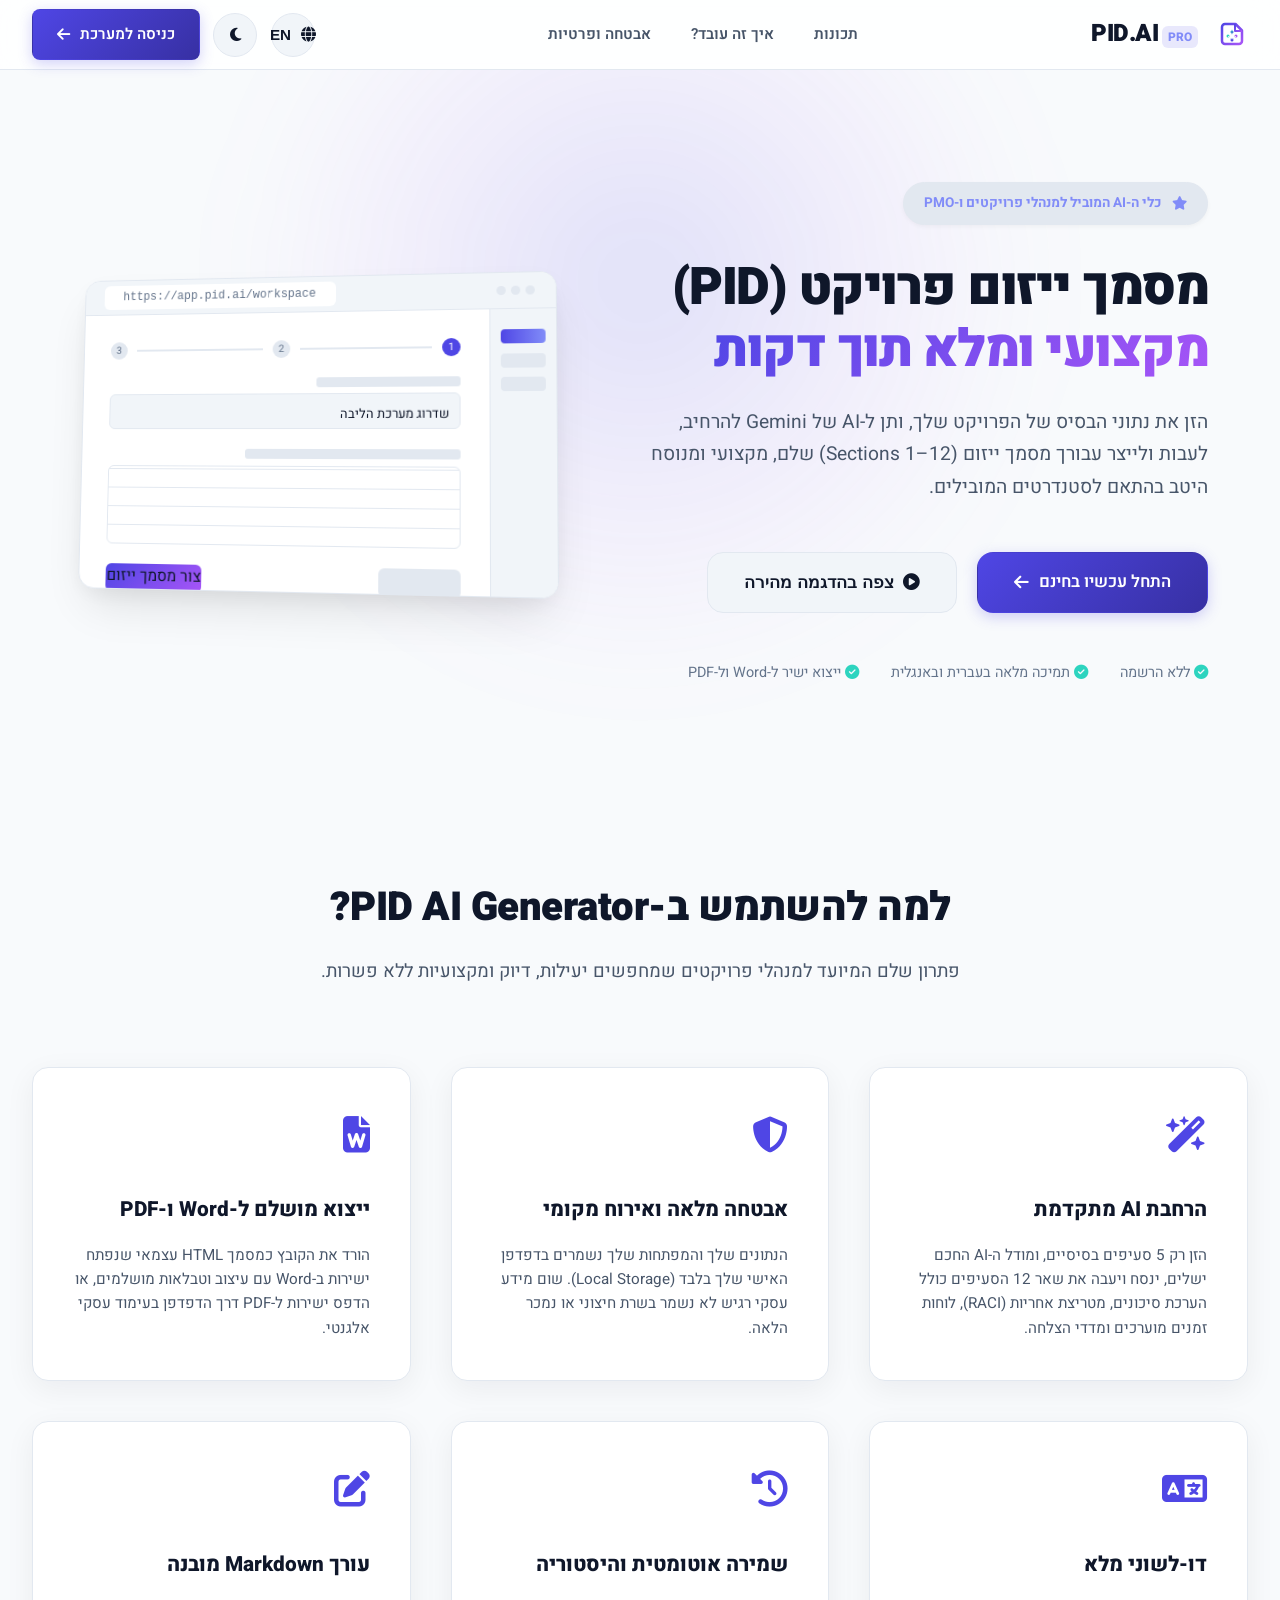
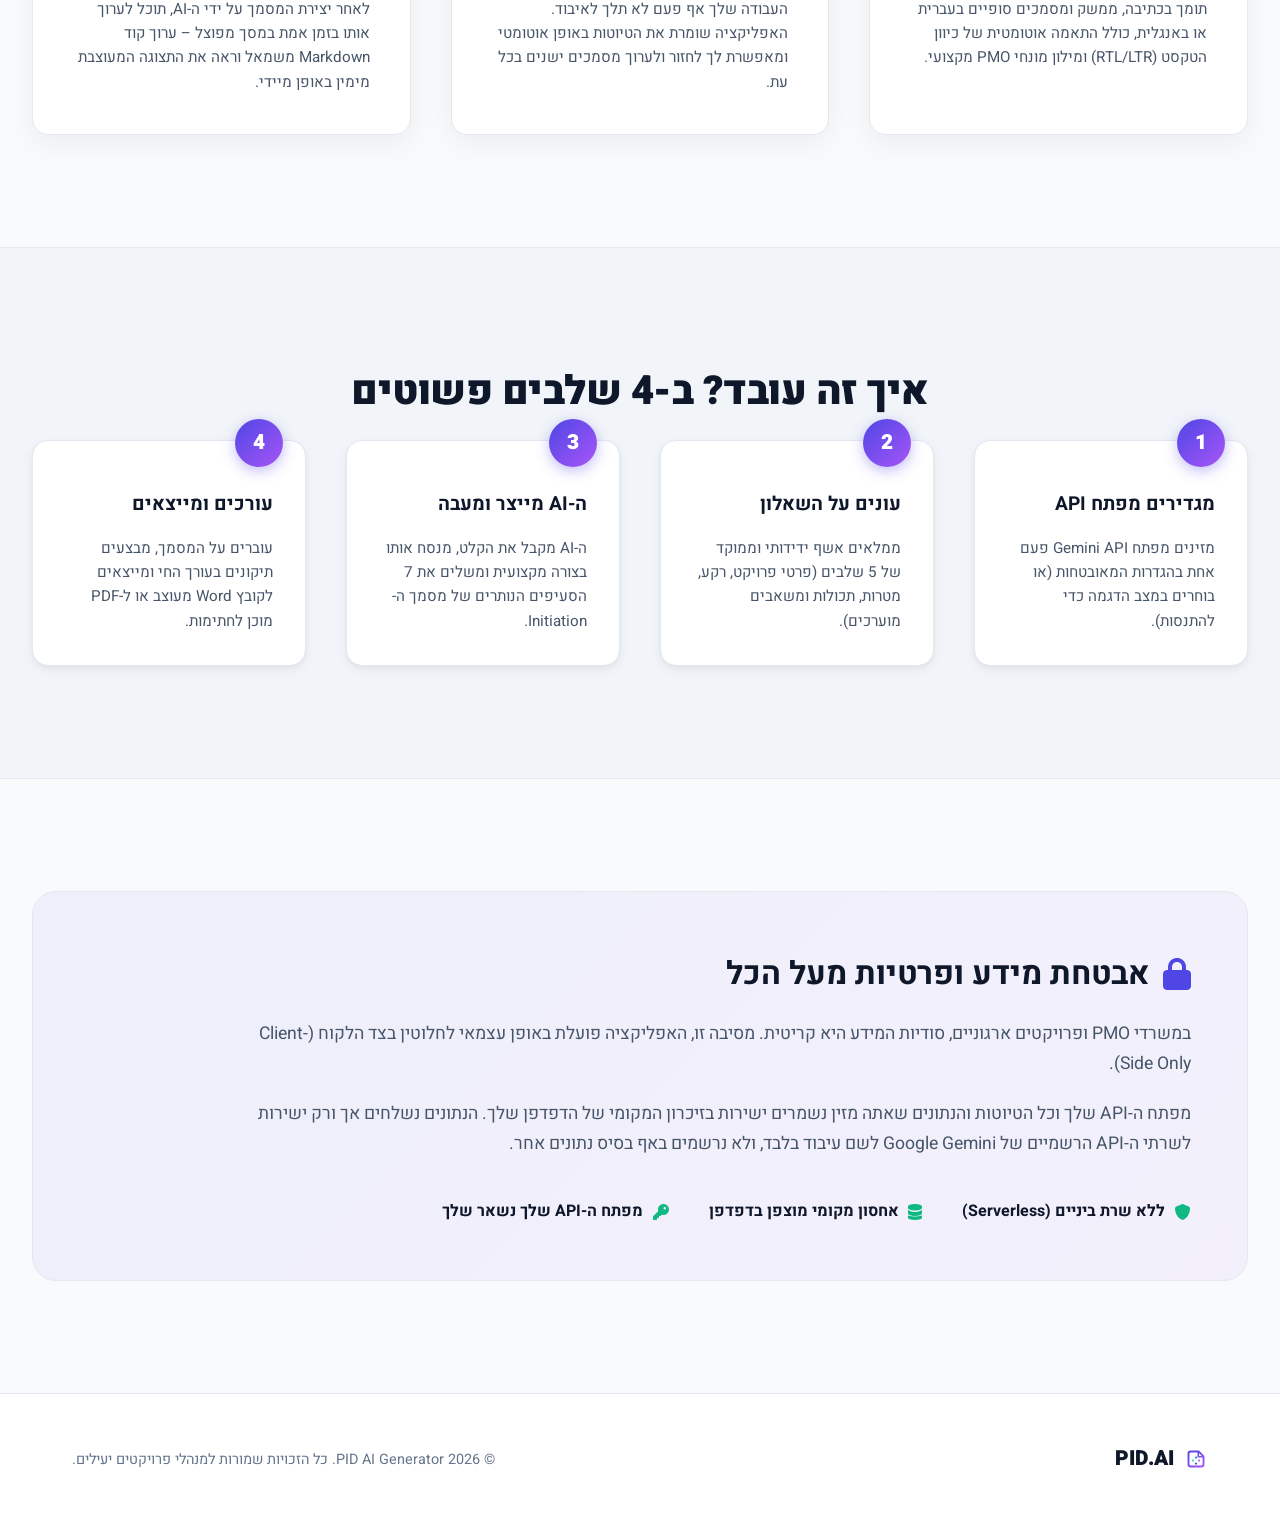
==== commit baf5e597: "style: redesign product logo to custom interactive SVG across files" ====
--- a/index.html
+++ b/index.html
@@ -18,9 +18,26 @@
     <header class="app-header">
         <div class="header-container">
             <div class="logo-area" onclick="window.location.reload();">
-                <div class="logo-icon">
-                    <i class="fa-solid fa-wand-magic-sparkles"></i>
-                </div>
+                <svg class="logo-svg" width="32" height="32" viewBox="0 0 32 32" fill="none" xmlns="http://www.w3.org/2000/svg">
+                    <defs>
+                        <linearGradient id="logo-grad" x1="0%" y1="0%" x2="100%" y2="100%">
+                            <stop offset="0%" stop-color="var(--color-primary, #4f46e5)" />
+                            <stop offset="100%" stop-color="var(--color-accent, #a855f7)" />
+                        </linearGradient>
+                        <linearGradient id="logo-spark-grad" x1="0%" y1="0%" x2="100%" y2="100%">
+                            <stop offset="0%" stop-color="var(--color-secondary-light, #2dd4bf)" />
+                            <stop offset="100%" stop-color="var(--color-primary, #4f46e5)" />
+                        </linearGradient>
+                    </defs>
+                    <path d="M6 9C6 7.34315 7.34315 6 9 6H19.5L26 12.5V23C26 24.6569 24.6569 26 23 26H9C7.34315 26 6 24.6569 6 23V9Z" stroke="url(#logo-grad)" stroke-width="2.5" stroke-linejoin="round"/>
+                    <path d="M19 6V13H26" stroke="url(#logo-grad)" stroke-width="2" stroke-linejoin="round"/>
+                    <circle cx="12" cy="18" r="1.5" fill="var(--color-secondary-light, #2dd4bf)"/>
+                    <circle cx="20" cy="18" r="1.5" fill="var(--color-accent, #a855f7)"/>
+                    <circle cx="16" cy="22" r="1.5" fill="var(--color-primary, #4f46e5)"/>
+                    <line x1="12" y1="18" x2="16" y2="22" stroke="var(--border-color, #e2e8f0)" stroke-width="1" stroke-dasharray="1.5,1.5"/>
+                    <line x1="20" y1="18" x2="16" y2="22" stroke="var(--border-color, #e2e8f0)" stroke-width="1" stroke-dasharray="1.5,1.5"/>
+                    <path d="M16 11C16 13.5 13.5 14 13.5 14C13.5 14 16 14.5 16 17C16 14.5 18.5 14 18.5 14C18.5 14 16 13.5 16 11Z" fill="url(#logo-spark-grad)"/>
+                </svg>
                 <div class="logo-text">
                     <span class="logo-title">PID.AI</span>
                     <span class="logo-badge">PRO</span>
@@ -209,8 +226,18 @@
         <!-- Footer -->
         <footer class="landing-footer">
             <div class="container footer-container">
-                <div class="footer-brand">
-                    <i class="fa-solid fa-wand-magic-sparkles text-primary"></i> PID.AI
+                <div class="footer-brand" style="display: flex; align-items: center; gap: 0.6rem;">
+                    <svg class="logo-svg" width="24" height="24" viewBox="0 0 32 32" fill="none" xmlns="http://www.w3.org/2000/svg">
+                        <path d="M6 9C6 7.34315 7.34315 6 9 6H19.5L26 12.5V23C26 24.6569 24.6569 26 23 26H9C7.34315 26 6 24.6569 6 23V9Z" stroke="url(#logo-grad)" stroke-width="2.5" stroke-linejoin="round"/>
+                        <path d="M19 6V13H26" stroke="url(#logo-grad)" stroke-width="2" stroke-linejoin="round"/>
+                        <circle cx="12" cy="18" r="1.5" fill="var(--color-secondary-light, #2dd4bf)"/>
+                        <circle cx="20" cy="18" r="1.5" fill="var(--color-accent, #a855f7)"/>
+                        <circle cx="16" cy="22" r="1.5" fill="var(--color-primary, #4f46e5)"/>
+                        <line x1="12" y1="18" x2="16" y2="22" stroke="var(--border-color, #e2e8f0)" stroke-width="1" stroke-dasharray="1.5,1.5"/>
+                        <line x1="20" y1="18" x2="16" y2="22" stroke="var(--border-color, #e2e8f0)" stroke-width="1" stroke-dasharray="1.5,1.5"/>
+                        <path d="M16 11C16 13.5 13.5 14 13.5 14C13.5 14 16 14.5 16 17C16 14.5 18.5 14 18.5 14C18.5 14 16 13.5 16 11Z" fill="url(#logo-spark-grad)"/>
+                    </svg>
+                    <span>PID.AI</span>
                 </div>
                 <p data-i18n="footer_rights">© 2026 PID AI Generator. כל הזכויות שמורות למנהלי פרויקטים יעילים.</p>
             </div>
--- a/style.css
+++ b/style.css
@@ -1,5 +1,5 @@
 /* ==========================================================================
-   PID AI Generator - Premium Design System Stylesheet
+   PID AI Generator - Premium Design System Stylesheet (Enhanced UX/UI)
    ========================================================================== */
 
 /* --------------------------------------------------------------------------
@@ -17,24 +17,26 @@
     --color-primary-dark: #3730a3;  /* Dark Indigo */
     --color-secondary: #0d9488;    /* Teal */
     --color-secondary-light: #2dd4bf;
+    --color-accent: #a855f7;        /* Purple Accent */
     
     --color-success: #10b981;      /* Emerald */
     --color-warning: #f59e0b;      /* Amber */
     --color-danger: #ef4444;       /* Rose */
     
     --transition-fast: 0.15s ease;
-    --transition-normal: 0.25s cubic-bezier(0.4, 0, 0.2, 1);
-    --transition-slow: 0.4s cubic-bezier(0.4, 0, 0.2, 1);
-
-    --border-radius-sm: 6px;
-    --border-radius-md: 12px;
-    --border-radius-lg: 20px;
-    --border-radius-xl: 30px;
+    --transition-normal: 0.3s cubic-bezier(0.4, 0, 0.2, 1);
+    --transition-slow: 0.5s cubic-bezier(0.4, 0, 0.2, 1);
+
+    --border-radius-sm: 8px;
+    --border-radius-md: 16px;
+    --border-radius-lg: 24px;
+    --border-radius-xl: 32px;
     
-    --box-shadow-sm: 0 1px 3px rgba(0,0,0,0.1);
-    --box-shadow-md: 0 4px 6px -1px rgba(0,0,0,0.1), 0 2px 4px -1px rgba(0,0,0,0.06);
-    --box-shadow-lg: 0 10px 15px -3px rgba(0,0,0,0.1), 0 4px 6px -2px rgba(0,0,0,0.05);
-    --box-shadow-xl: 0 20px 25px -5px rgba(0,0,0,0.1), 0 10px 10px -5px rgba(0,0,0,0.04);
+    --box-shadow-sm: 0 2px 4px rgba(0,0,0,0.04);
+    --box-shadow-md: 0 4px 12px rgba(0,0,0,0.05), 0 2px 4px rgba(0,0,0,0.03);
+    --box-shadow-lg: 0 12px 24px -4px rgba(15, 23, 42, 0.08), 0 4px 12px -2px rgba(15, 23, 42, 0.03);
+    --box-shadow-xl: 0 24px 48px -12px rgba(0, 0, 0, 0.12), 0 8px 24px -4px rgba(0, 0, 0, 0.06);
+    --box-shadow-glow: 0 0 20px rgba(79, 70, 229, 0.25);
 }
 
 /* Light Theme Variables */
@@ -44,8 +46,8 @@
     --bg-header: rgba(255, 255, 255, 0.85);
     --bg-input: #f1f5f9;            /* Slate 100 */
     --bg-alt: #f1f5f9;
-    --bg-hover: #e2e8f0;
-    --border-color: #e2e8f0;        /* Slate 200 */
+    --bg-hover: #e2e8f0;            /* Slate 200 */
+    --border-color: #e2e8f0;        
     --border-color-focus: #818cf8;
     
     --text-primary: #0f172a;        /* Slate 900 */
@@ -53,30 +55,32 @@
     --text-muted: #64748b;          /* Slate 500 */
     --text-on-primary: #ffffff;
     
-    --glass-bg: rgba(255, 255, 255, 0.7);
+    --glass-bg: rgba(255, 255, 255, 0.75);
     --glass-border: rgba(241, 245, 249, 0.6);
-    --shadow-color: rgba(15, 23, 42, 0.08);
+    --shadow-color: rgba(15, 23, 42, 0.06);
+    --reader-bg: #e2e8f0;           /* Slate-200 backdrop for document preview */
 }
 
 /* Dark Theme Variables */
 body.dark-theme {
-    --bg-app: #0b0f19;              /* Deep Dark Slate */
-    --bg-card: #151b2c;             /* Dark Card */
-    --bg-header: rgba(11, 15, 25, 0.85);
-    --bg-input: #1e2640;            /* Dark Input */
-    --bg-alt: #131929;
-    --bg-hover: #222c4a;
-    --border-color: #263152;        /* Darker Blue-Grey */
+    --bg-app: #090d16;              /* Deep Slate Black */
+    --bg-card: #111827;             /* Charcoal */
+    --bg-header: rgba(9, 13, 22, 0.85);
+    --bg-input: #1f2937;            
+    --bg-alt: #161e2d;
+    --bg-hover: #273549;
+    --border-color: #243048;        
     --border-color-focus: #6366f1;
     
-    --text-primary: #f8fafc;        /* Off-white */
-    --text-secondary: #cbd5e1;      /* Light Grey */
-    --text-muted: #94a3b8;          /* Slate 400 */
+    --text-primary: #f9fafb;        
+    --text-secondary: #d1d5db;      
+    --text-muted: #9ca3af;          
     --text-on-primary: #ffffff;
     
-    --glass-bg: rgba(21, 27, 44, 0.7);
-    --glass-border: rgba(38, 49, 82, 0.5);
-    --shadow-color: rgba(0, 0, 0, 0.35);
+    --glass-bg: rgba(17, 24, 39, 0.75);
+    --glass-border: rgba(36, 48, 72, 0.5);
+    --shadow-color: rgba(0, 0, 0, 0.4);
+    --reader-bg: #05070c;           /* Pitch black reader background */
 }
 
 /* --------------------------------------------------------------------------
@@ -90,17 +94,8 @@
     scrollbar-color: var(--border-color) transparent;
 }
 
-/* Scrollbar Customization */
-::-webkit-scrollbar {
-    width: 6px;
-    height: 6px;
-}
-::-webkit-scrollbar-track {
-    background: transparent;
-}
-::-webkit-scrollbar-thumb {
-    background-color: var(--border-color);
-    border-radius: 3px;
+html {
+    scroll-behavior: smooth;
 }
 
 body {
@@ -112,7 +107,6 @@
     overflow-x: hidden;
 }
 
-/* Language-specific modifications (for English view) */
 body.lang-en {
     font-family: var(--font-english);
     direction: ltr;
@@ -129,6 +123,23 @@
 }
 a:hover {
     color: var(--color-primary-light);
+}
+
+/* Scrollbar styling */
+::-webkit-scrollbar {
+    width: 8px;
+    height: 8px;
+}
+::-webkit-scrollbar-track {
+    background: transparent;
+}
+::-webkit-scrollbar-thumb {
+    background-color: var(--border-color);
+    border-radius: 4px;
+    transition: background-color var(--transition-fast);
+}
+::-webkit-scrollbar-thumb:hover {
+    background-color: var(--text-muted);
 }
 
 /* --------------------------------------------------------------------------
@@ -143,7 +154,7 @@
 
 .grid {
     display: grid;
-    gap: 2rem;
+    gap: 2.5rem;
 }
 .grid-3 {
     grid-template-columns: repeat(auto-fit, minmax(320px, 1fr));
@@ -153,38 +164,43 @@
     background-color: var(--bg-card);
     border: 1px solid var(--border-color);
     border-radius: var(--border-radius-md);
-    box-shadow: 0 4px 20px var(--shadow-color);
-    padding: 2rem;
+    box-shadow: 0 8px 30px var(--shadow-color);
+    padding: 2.5rem;
     transition: transform var(--transition-normal), box-shadow var(--transition-normal), border-color var(--transition-normal);
 }
 
-/* Button Component Styles */
+/* Enhanced Buttons with dynamic physics */
 .btn {
     display: inline-flex;
     align-items: center;
     justify-content: center;
-    gap: 0.5rem;
-    padding: 0.625rem 1.25rem;
+    gap: 0.6rem;
+    padding: 0.75rem 1.5rem;
     border-radius: var(--border-radius-sm);
-    font-weight: 500;
+    font-weight: 600;
     font-size: 0.95rem;
     cursor: pointer;
     transition: all var(--transition-normal);
     border: 1px solid transparent;
+    user-select: none;
 }
 .btn-lg {
-    padding: 0.875rem 2rem;
+    padding: 1rem 2.25rem;
     font-size: 1.05rem;
     border-radius: var(--border-radius-md);
 }
 .btn-primary {
-    background-color: var(--color-primary);
+    background: linear-gradient(135deg, var(--color-primary), var(--color-primary-dark));
     color: var(--text-on-primary);
+    box-shadow: 0 4px 14px rgba(79, 70, 229, 0.25);
 }
 .btn-primary:hover {
-    background-color: var(--color-primary-light);
-    transform: translateY(-2px);
-    box-shadow: 0 4px 12px rgba(79, 70, 229, 0.35);
+    background: linear-gradient(135deg, var(--color-primary-light), var(--color-primary));
+    transform: translateY(-3px) scale(1.02);
+    box-shadow: 0 6px 20px rgba(79, 70, 229, 0.4);
+}
+.btn-primary:active {
+    transform: translateY(-1px) scale(0.98);
 }
 .btn-secondary {
     background-color: var(--bg-input);
@@ -193,7 +209,11 @@
 }
 .btn-secondary:hover {
     background-color: var(--bg-hover);
-    transform: translateY(-2px);
+    transform: translateY(-3px);
+    border-color: var(--text-muted);
+}
+.btn-secondary:active {
+    transform: translateY(-1px);
 }
 .btn-outline {
     background-color: transparent;
@@ -203,6 +223,7 @@
 .btn-outline:hover {
     background-color: var(--bg-hover);
     border-color: var(--text-muted);
+    transform: translateY(-2px);
 }
 .btn-outline-danger {
     background-color: transparent;
@@ -211,27 +232,35 @@
 }
 .btn-outline-danger:hover {
     background-color: rgba(239, 68, 68, 0.08);
+    transform: translateY(-2px);
 }
 .btn-icon {
     padding: 0.5rem;
     border-radius: 50%;
-    width: 40px;
-    height: 40px;
+    width: 44px;
+    height: 44px;
     background-color: var(--bg-input);
     color: var(--text-primary);
     border-color: var(--border-color);
+    display: inline-flex;
+    align-items: center;
+    justify-content: center;
 }
 .btn-icon:hover {
     background-color: var(--bg-hover);
     color: var(--color-primary);
+    transform: rotate(15deg);
 }
 .btn-icon-only {
     padding: 0.5rem;
-    width: 36px;
-    height: 36px;
+    width: 38px;
+    height: 38px;
     display: flex;
     align-items: center;
     justify-content: center;
+}
+.btn-icon-only:hover {
+    transform: scale(1.1);
 }
 .btn-link {
     background: none;
@@ -240,6 +269,7 @@
     font-weight: 500;
     cursor: pointer;
     padding: 0.5rem;
+    transition: color var(--transition-fast);
 }
 .btn-link:hover {
     color: var(--text-primary);
@@ -264,8 +294,8 @@
     right: 0;
     height: 70px;
     background-color: var(--bg-header);
-    backdrop-filter: blur(12px);
-    -webkit-backdrop-filter: blur(12px);
+    backdrop-filter: blur(16px);
+    -webkit-backdrop-filter: blur(16px);
     border-bottom: 1px solid var(--border-color);
     z-index: 100;
     transition: background-color var(--transition-normal), border-color var(--transition-normal);
@@ -288,25 +318,28 @@
     cursor: pointer;
     user-select: none;
 }
-.logo-icon {
-    font-size: 1.5rem;
-    background: linear-gradient(135deg, var(--color-primary), var(--color-secondary));
-    -webkit-background-clip: text;
-    -webkit-text-fill-color: transparent;
-}
+.logo-svg {
+    display: inline-block;
+    vertical-align: middle;
+    transition: transform var(--transition-normal);
+}
+.logo-area:hover .logo-svg {
+    transform: rotate(-6deg) scale(1.1);
+}
+
 .logo-title {
     font-weight: 900;
-    font-size: 1.4rem;
+    font-size: 1.5rem;
     letter-spacing: -0.5px;
     color: var(--text-primary);
 }
 .logo-badge {
-    font-size: 0.7rem;
-    font-weight: 700;
-    padding: 1px 5px;
-    border-radius: 4px;
-    background-color: rgba(79, 70, 229, 0.15);
-    color: var(--color-primary);
+    font-size: 0.75rem;
+    font-weight: 800;
+    padding: 2px 6px;
+    border-radius: 6px;
+    background-color: rgba(79, 70, 229, 0.12);
+    color: var(--color-primary-light);
     margin-right: 0.35rem;
 }
 body.lang-en .logo-badge {
@@ -316,45 +349,62 @@
 
 .nav-links {
     display: flex;
-    gap: 2rem;
+    gap: 2.5rem;
 }
 .nav-link {
     font-size: 0.95rem;
-    font-weight: 500;
+    font-weight: 600;
     color: var(--text-secondary);
-    transition: color var(--transition-fast);
+    position: relative;
+    padding: 0.25rem 0;
+}
+.nav-link::after {
+    content: '';
+    position: absolute;
+    bottom: 0;
+    left: 0;
+    width: 100%;
+    height: 2px;
+    background-color: var(--color-primary);
+    transform: scaleX(0);
+    transition: transform var(--transition-normal);
+    transform-origin: right;
 }
 .nav-link:hover {
-    color: var(--color-primary);
+    color: var(--text-primary);
+}
+.nav-link:hover::after {
+    transform: scaleX(1);
+    transform-origin: left;
 }
 
 .header-actions {
     display: flex;
     align-items: center;
-    gap: 0.75rem;
+    gap: 0.85rem;
 }
 
 .arrow-icon {
     transition: transform var(--transition-normal);
 }
 .btn-primary:hover .arrow-icon {
-    transform: translateX(-4px);
+    transform: translateX(-5px);
 }
 body.lang-en .btn-primary:hover .arrow-icon {
-    transform: translateX(4px);
+    transform: translateX(5px);
 }
 
 /* --------------------------------------------------------------------------
    5. View 1: Landing Page Styles
    -------------------------------------------------------------------------- */
 #view-landing {
-    padding-top: 70px; /* offset fixed header */
+    padding-top: 70px;
 }
 
 /* Hero Section */
 .hero-section {
     position: relative;
-    padding: 6rem 0 4rem;
+    padding: 7rem 0 5rem;
     overflow: hidden;
 }
 .hero-bg-glow {
@@ -362,18 +412,18 @@
     top: -20%;
     left: 50%;
     transform: translateX(-50%);
-    width: 600px;
-    height: 600px;
+    width: 700px;
+    height: 700px;
     border-radius: 50%;
-    background: radial-gradient(circle, rgba(79, 70, 229, 0.12) 0%, rgba(13, 148, 136, 0.05) 50%, rgba(0,0,0,0) 100%);
+    background: radial-gradient(circle, rgba(79, 70, 229, 0.15) 0%, rgba(168, 85, 247, 0.06) 50%, rgba(0,0,0,0) 100%);
     z-index: -1;
-    filter: blur(50px);
+    filter: blur(60px);
 }
 .hero-container {
     display: flex;
     align-items: center;
     justify-content: space-between;
-    gap: 4rem;
+    gap: 5rem;
 }
 .hero-content {
     flex: 1.2;
@@ -381,50 +431,52 @@
 .badge-pill {
     display: inline-flex;
     align-items: center;
-    gap: 0.5rem;
-    padding: 0.5rem 1rem;
+    gap: 0.6rem;
+    padding: 0.6rem 1.25rem;
     background-color: var(--bg-hover);
     border: 1px solid var(--border-color);
     border-radius: var(--border-radius-xl);
     font-size: 0.85rem;
-    font-weight: 600;
+    font-weight: 700;
     color: var(--color-primary-light);
-    margin-bottom: 1.5rem;
+    margin-bottom: 2rem;
+    box-shadow: var(--box-shadow-sm);
 }
 .hero-title {
-    font-size: 3rem;
-    line-height: 1.15;
+    font-size: 3.25rem;
+    line-height: 1.2;
     font-weight: 900;
     margin-bottom: 1.5rem;
-    letter-spacing: -1px;
+    letter-spacing: -1.5px;
 }
 .gradient-text {
-    background: linear-gradient(135deg, var(--color-primary), var(--color-secondary));
+    background: linear-gradient(135deg, var(--color-primary), var(--color-accent));
     -webkit-background-clip: text;
     -webkit-text-fill-color: transparent;
 }
 .hero-subtitle {
-    font-size: 1.15rem;
+    font-size: 1.2rem;
     color: var(--text-secondary);
-    margin-bottom: 2.5rem;
-    max-width: 600px;
+    margin-bottom: 3rem;
+    max-width: 620px;
+    line-height: 1.7;
 }
 .hero-ctas {
     display: flex;
-    gap: 1rem;
-    margin-bottom: 2.5rem;
+    gap: 1.25rem;
+    margin-bottom: 3rem;
 }
 .hero-meta-benefits {
     display: flex;
-    gap: 1.5rem;
-    font-size: 0.85rem;
+    gap: 2rem;
+    font-size: 0.9rem;
     color: var(--text-muted);
 }
 .hero-meta-benefits i {
-    color: var(--color-secondary);
-}
-
-/* Mockup Layout */
+    color: var(--color-secondary-light);
+}
+
+/* Floating Mockup Styling */
 .hero-mockup-wrapper {
     flex: 1;
     perspective: 1000px;
@@ -433,39 +485,50 @@
     background-color: var(--bg-card);
     border: 1px solid var(--border-color);
     border-radius: var(--border-radius-md);
-    box-shadow: 0 25px 50px -12px rgba(0, 0, 0, 0.25);
+    box-shadow: var(--box-shadow-xl);
     overflow: hidden;
     transform: rotateY(-8deg) rotateX(4deg);
-    transition: transform var(--transition-normal);
+    transition: transform var(--transition-slow), box-shadow var(--transition-slow);
+    animation: floatMockup 6s ease-in-out infinite;
 }
 .hero-mockup:hover {
-    transform: rotateY(0deg) rotateX(0deg);
-}
+    transform: rotateY(0deg) rotateX(0deg) scale(1.02);
+    box-shadow: 0 30px 60px rgba(0, 0, 0, 0.2);
+}
+
+@keyframes floatMockup {
+    0%, 100% { transform: rotateY(-8deg) rotateX(4deg) translateY(0); }
+    50% { transform: rotateY(-8deg) rotateX(4deg) translateY(-12px); }
+}
+
 .mockup-header {
     background-color: var(--bg-input);
-    height: 30px;
+    height: 36px;
     border-bottom: 1px solid var(--border-color);
     display: flex;
     align-items: center;
-    padding: 0 1rem;
+    padding: 0 1.25rem;
 }
 .mockup-dots span {
     display: inline-block;
-    width: 8px;
-    height: 8px;
+    width: 9px;
+    height: 9px;
     border-radius: 50%;
-    background-color: #cbd5e1;
-    margin-left: 4px;
+    background-color: #e2e8f0;
+    margin-left: 5px;
+}
+body.dark-theme .mockup-dots span {
+    background-color: #374151;
 }
 body.lang-en .mockup-dots span {
     margin-left: 0;
-    margin-right: 4px;
+    margin-right: 5px;
 }
 .mockup-address-bar {
     background-color: var(--bg-card);
-    font-size: 0.7rem;
-    padding: 2px 1rem;
-    border-radius: 4px;
+    font-size: 0.75rem;
+    padding: 3px 1.25rem;
+    border-radius: 6px;
     color: var(--text-muted);
     margin-right: auto;
     font-family: var(--font-mono);
@@ -476,48 +539,48 @@
 }
 .mockup-content {
     display: flex;
-    height: 250px;
+    height: 280px;
 }
 .mockup-sidebar {
-    width: 60px;
+    width: 64px;
     border-left: 1px solid var(--border-color);
     background-color: var(--bg-alt);
-    padding: 1rem 0.5rem;
+    padding: 1.25rem 0.6rem;
     display: flex;
     flex-direction: column;
-    gap: 0.5rem;
+    gap: 0.6rem;
 }
 body.lang-en .mockup-sidebar {
     border-left: none;
     border-right: 1px solid var(--border-color);
 }
 .mockup-item {
-    height: 12px;
-    border-radius: 3px;
+    height: 14px;
+    border-radius: 4px;
     background-color: var(--border-color);
 }
 .mockup-item.active {
-    background-color: var(--color-primary-light);
+    background: linear-gradient(90deg, var(--color-primary), var(--color-primary-light));
 }
 .mockup-body {
     flex: 1;
-    padding: 1.5rem;
+    padding: 1.75rem;
     display: flex;
     flex-direction: column;
-    gap: 1rem;
+    gap: 1.25rem;
 }
 .mockup-steps {
     display: flex;
     align-items: center;
-    gap: 0.5rem;
+    gap: 0.6rem;
 }
 .mock-step {
-    width: 16px;
-    height: 16px;
+    width: 18px;
+    height: 18px;
     border-radius: 50%;
     background-color: var(--border-color);
     color: var(--text-muted);
-    font-size: 0.6rem;
+    font-size: 0.65rem;
     display: flex;
     align-items: center;
     justify-content: center;
@@ -528,53 +591,53 @@
 }
 .mock-line {
     flex: 1;
-    height: 1px;
+    height: 2px;
     background-color: var(--border-color);
 }
 .mockup-form-group {
     display: flex;
     flex-direction: column;
-    gap: 0.25rem;
+    gap: 0.4rem;
 }
 .mock-label {
-    height: 8px;
-    border-radius: 2px;
+    height: 10px;
+    border-radius: 3px;
     background-color: var(--border-color);
 }
 .mock-input, .mock-textarea {
     border: 1px solid var(--border-color);
-    border-radius: 4px;
+    border-radius: 6px;
     background-color: var(--bg-alt);
-    padding: 0.5rem;
-    font-size: 0.75rem;
+    padding: 0.6rem;
+    font-size: 0.8rem;
 }
 .mock-textarea {
     background: repeating-linear-gradient(
         0deg,
         transparent,
-        transparent 15px,
-        var(--border-color) 15px,
-        var(--border-color) 16px
+        transparent 18px,
+        var(--border-color) 18px,
+        var(--border-color) 19px
     );
 }
 .mockup-footer {
     display: flex;
     align-items: center;
-    gap: 0.5rem;
+    gap: 0.6rem;
     margin-top: auto;
 }
 .mock-btn {
-    height: 24px;
-    border-radius: 4px;
+    height: 28px;
+    border-radius: 6px;
     background-color: var(--border-color);
 }
 .mock-btn.primary {
-    background-color: var(--color-primary);
-}
-
-/* Features Cards */
+    background: linear-gradient(135deg, var(--color-primary), var(--color-accent));
+}
+
+/* Features Grid */
 .section-container {
-    padding: 6rem 2rem;
+    padding: 7rem 2rem;
     max-width: 1400px;
     margin: 0 auto;
 }
@@ -584,122 +647,164 @@
     border-bottom: 1px solid var(--border-color);
 }
 .section-title {
-    font-size: 2.25rem;
+    font-size: 2.5rem;
     font-weight: 900;
     text-align: center;
-    margin-bottom: 0.75rem;
+    margin-bottom: 1rem;
+    letter-spacing: -0.5px;
 }
 .section-subtitle {
-    font-size: 1.1rem;
+    font-size: 1.15rem;
     color: var(--text-secondary);
     text-align: center;
-    margin-bottom: 4rem;
-    max-width: 700px;
+    margin-bottom: 5rem;
+    max-width: 750px;
     margin-left: auto;
     margin-right: auto;
-}
+    line-height: 1.7;
+}
+
+/* Enhanced Features Card with sliding colored top indicator */
 .feat-card {
-    transition: transform var(--transition-normal), box-shadow var(--transition-normal);
+    position: relative;
+    overflow: hidden;
+    transition: transform var(--transition-normal), box-shadow var(--transition-normal), border-color var(--transition-normal);
+}
+.feat-card::before {
+    content: '';
+    position: absolute;
+    top: 0;
+    left: 0;
+    right: 0;
+    height: 4px;
+    background: linear-gradient(90deg, var(--color-primary), var(--color-accent));
+    transform: scaleX(0);
+    transition: transform var(--transition-normal);
+    transform-origin: right;
+}
+body.lang-en .feat-card::before {
+    transform-origin: left;
 }
 .feat-card:hover {
     transform: translateY(-8px);
-    box-shadow: 0 20px 40px var(--shadow-color);
+    box-shadow: var(--box-shadow-xl);
     border-color: var(--color-primary-light);
 }
+.feat-card:hover::before {
+    transform: scaleX(1);
+}
 .feat-icon {
-    font-size: 2rem;
+    font-size: 2.25rem;
     color: var(--color-primary);
-    margin-bottom: 1.5rem;
+    margin-bottom: 1.75rem;
     display: inline-block;
+    transition: transform var(--transition-normal);
+}
+.feat-card:hover .feat-icon {
+    transform: scale(1.1) rotate(5deg);
+    color: var(--color-accent);
 }
 .feat-card h3 {
-    font-size: 1.25rem;
-    margin-bottom: 0.75rem;
-    font-weight: 700;
+    font-size: 1.3rem;
+    margin-bottom: 1rem;
+    font-weight: 800;
 }
 .feat-card p {
     color: var(--text-secondary);
     font-size: 0.95rem;
+    line-height: 1.6;
 }
 
 /* Steps Flow */
 .steps-flow {
     display: grid;
     grid-template-columns: repeat(auto-fit, minmax(240px, 1fr));
-    gap: 2rem;
+    gap: 2.5rem;
 }
 .step-card {
     position: relative;
-    padding: 2.5rem 1.5rem 1.5rem;
+    padding: 3rem 2rem 2rem;
     background-color: var(--bg-card);
     border: 1px solid var(--border-color);
     border-radius: var(--border-radius-md);
-    box-shadow: 0 4px 6px var(--shadow-color);
+    box-shadow: var(--box-shadow-md);
+    transition: transform var(--transition-normal);
+}
+.step-card:hover {
+    transform: translateY(-5px);
 }
 .step-num {
     position: absolute;
-    top: -20px;
-    right: 20px;
-    width: 44px;
-    height: 44px;
+    top: -22px;
+    right: 22px;
+    width: 48px;
+    height: 48px;
     border-radius: 50%;
-    background: linear-gradient(135deg, var(--color-primary), var(--color-secondary));
+    background: linear-gradient(135deg, var(--color-primary), var(--color-accent));
     color: white;
     font-weight: 900;
-    font-size: 1.2rem;
+    font-size: 1.3rem;
     display: flex;
     align-items: center;
     justify-content: center;
-    box-shadow: 0 4px 10px rgba(79, 70, 229, 0.2);
+    box-shadow: 0 4px 14px rgba(79, 70, 229, 0.35);
+    transition: transform var(--transition-normal);
+}
+.step-card:hover .step-num {
+    transform: scale(1.1) rotate(-10deg);
 }
 body.lang-en .step-num {
     right: auto;
-    left: 20px;
+    left: 22px;
 }
 .step-card h3 {
-    margin-bottom: 0.75rem;
-    font-size: 1.15rem;
+    margin-bottom: 1rem;
+    font-size: 1.2rem;
+    font-weight: 700;
 }
 .step-card p {
-    font-size: 0.9rem;
+    font-size: 0.95rem;
     color: var(--text-secondary);
+    line-height: 1.6;
 }
 
 /* Security Highlight Banner */
 .security-card {
-    background: linear-gradient(135deg, rgba(79, 70, 229, 0.08), rgba(13, 148, 136, 0.08));
+    background: linear-gradient(135deg, rgba(79, 70, 229, 0.06), rgba(168, 85, 247, 0.06));
     border: 1px solid var(--border-color);
     border-radius: var(--border-radius-lg);
-    padding: 3rem;
+    padding: 3.5rem;
+    position: relative;
 }
 .security-content h2 {
-    font-size: 1.8rem;
-    margin-bottom: 1rem;
-    display: flex;
-    align-items: center;
-    gap: 0.75rem;
+    font-size: 2rem;
+    margin-bottom: 1.25rem;
+    display: flex;
+    align-items: center;
+    gap: 0.85rem;
 }
 .security-lock-icon {
     color: var(--color-primary);
 }
 .security-content p {
     color: var(--text-secondary);
-    margin-bottom: 1rem;
-    font-size: 1.05rem;
-    max-width: 900px;
+    margin-bottom: 1.25rem;
+    font-size: 1.1rem;
+    max-width: 950px;
+    line-height: 1.7;
 }
 .security-highlights {
     display: flex;
     flex-wrap: wrap;
-    gap: 2rem;
-    margin-top: 2rem;
-    font-weight: 600;
+    gap: 2.5rem;
+    margin-top: 2.5rem;
+    font-weight: 700;
     color: var(--text-primary);
 }
 .security-highlights span {
     display: flex;
     align-items: center;
-    gap: 0.5rem;
+    gap: 0.6rem;
 }
 .security-highlights i {
     color: var(--color-success);
@@ -707,7 +812,7 @@
 
 .landing-footer {
     border-top: 1px solid var(--border-color);
-    padding: 2.5rem 0;
+    padding: 3rem 0;
     background-color: var(--bg-card);
 }
 .footer-container {
@@ -716,11 +821,14 @@
     align-items: center;
 }
 .footer-brand {
-    font-weight: 800;
-    font-size: 1.2rem;
+    font-weight: 900;
+    font-size: 1.3rem;
+    display: flex;
+    align-items: center;
+    gap: 0.5rem;
 }
 .landing-footer p {
-    font-size: 0.85rem;
+    font-size: 0.9rem;
     color: var(--text-muted);
 }
 
@@ -745,7 +853,7 @@
     display: flex;
     flex-direction: column;
     overflow: hidden;
-    padding: 2rem;
+    padding: 2.5rem;
     max-width: 1400px;
     margin: 0 auto;
     width: 100%;
@@ -755,15 +863,16 @@
     display: flex;
     align-items: center;
     justify-content: space-between;
-    margin-bottom: 2rem;
+    margin-bottom: 2.5rem;
     flex-shrink: 0;
 }
 .panel-title {
-    font-size: 1.75rem;
-    font-weight: 800;
-    display: flex;
-    align-items: center;
-    gap: 0.75rem;
+    font-size: 2rem;
+    font-weight: 900;
+    display: flex;
+    align-items: center;
+    gap: 0.85rem;
+    letter-spacing: -0.5px;
 }
 .panel-title i {
     color: var(--color-primary);
@@ -775,35 +884,41 @@
 .dashboard-grid {
     display: flex;
     flex-direction: column;
-    gap: 2rem;
+    gap: 2.5rem;
     overflow-y: auto;
-    padding-bottom: 2rem;
+    padding-bottom: 2.5rem;
     flex: 1;
 }
 
 .stats-row {
     display: grid;
     grid-template-columns: repeat(auto-fit, minmax(240px, 1fr));
-    gap: 1.5rem;
+    gap: 2rem;
 }
 .stat-card {
     background-color: var(--bg-card);
     border: 1px solid var(--border-color);
     border-radius: var(--border-radius-md);
-    padding: 1.5rem;
+    padding: 1.75rem;
     display: flex;
     flex-direction: column;
     box-shadow: var(--box-shadow-sm);
+    transition: transform var(--transition-normal), box-shadow var(--transition-normal);
+}
+.stat-card:hover {
+    transform: translateY(-3px);
+    box-shadow: var(--box-shadow-md);
 }
 .stat-label {
     font-size: 0.85rem;
     color: var(--text-muted);
-    font-weight: 600;
+    font-weight: 700;
     text-transform: uppercase;
+    letter-spacing: 0.5px;
 }
 .stat-val {
-    font-size: 1.8rem;
-    font-weight: 800;
+    font-size: 2.2rem;
+    font-weight: 900;
     margin-top: 0.5rem;
 }
 
@@ -811,15 +926,15 @@
     flex: 1;
     display: flex;
     flex-direction: column;
-    min-height: 350px;
+    min-height: 380px;
 }
 .card-title {
-    font-size: 1.2rem;
-    font-weight: 700;
-    margin-bottom: 1.5rem;
-    display: flex;
-    align-items: center;
-    gap: 0.5rem;
+    font-size: 1.35rem;
+    font-weight: 800;
+    margin-bottom: 1.75rem;
+    display: flex;
+    align-items: center;
+    gap: 0.6rem;
 }
 .history-list-wrapper {
     flex: 1;
@@ -830,14 +945,15 @@
     flex-direction: column;
     align-items: center;
     justify-content: center;
-    padding: 4rem 2rem;
+    padding: 5rem 2rem;
     color: var(--text-muted);
     text-align: center;
 }
 .empty-icon {
-    font-size: 3rem;
-    margin-bottom: 1rem;
-    opacity: 0.5;
+    font-size: 3.5rem;
+    margin-bottom: 1.25rem;
+    opacity: 0.4;
+    color: var(--color-primary);
 }
 
 /* History Table Styles */
@@ -850,13 +966,14 @@
     text-align: left;
 }
 .history-table th, .history-table td {
-    padding: 1rem;
+    padding: 1.25rem 1rem;
     border-bottom: 1px solid var(--border-color);
 }
 .history-table th {
-    font-weight: 600;
+    font-weight: 700;
     color: var(--text-muted);
     font-size: 0.85rem;
+    text-transform: uppercase;
 }
 .history-table td {
     font-size: 0.95rem;
@@ -869,29 +986,29 @@
 }
 .priority-tag {
     display: inline-block;
-    padding: 2px 8px;
-    border-radius: 4px;
+    padding: 3px 10px;
+    border-radius: 6px;
     font-size: 0.8rem;
-    font-weight: 600;
-}
-.priority-tag.critical { background-color: rgba(239, 68, 68, 0.15); color: var(--color-danger); }
-.priority-tag.high { background-color: rgba(245, 158, 11, 0.15); color: var(--color-warning); }
-.priority-tag.medium { background-color: rgba(79, 70, 229, 0.15); color: var(--color-primary); }
-.priority-tag.low { background-color: rgba(16, 185, 129, 0.15); color: var(--color-success); }
+    font-weight: 700;
+}
+.priority-tag.critical { background-color: rgba(239, 68, 68, 0.12); color: var(--color-danger); }
+.priority-tag.high { background-color: rgba(245, 158, 11, 0.12); color: var(--color-warning); }
+.priority-tag.medium { background-color: rgba(79, 70, 229, 0.12); color: var(--color-primary-light); }
+.priority-tag.low { background-color: rgba(16, 185, 129, 0.12); color: var(--color-success); }
 
 .status-tag {
     display: inline-block;
-    padding: 2px 8px;
-    border-radius: 4px;
+    padding: 3px 10px;
+    border-radius: 6px;
     font-size: 0.8rem;
-    font-weight: 600;
-}
-.status-tag.completed { background-color: rgba(16, 185, 129, 0.15); color: var(--color-success); }
-.status-tag.draft { background-color: rgba(100, 116, 139, 0.15); color: var(--text-muted); }
+    font-weight: 700;
+}
+.status-tag.completed { background-color: rgba(16, 185, 129, 0.12); color: var(--color-success); }
+.status-tag.draft { background-color: rgba(100, 116, 139, 0.12); color: var(--text-muted); }
 
 .history-actions {
     display: flex;
-    gap: 0.5rem;
+    gap: 0.6rem;
     justify-content: flex-end;
 }
 
@@ -899,7 +1016,7 @@
    8. Form Wizard & Form Inputs
    -------------------------------------------------------------------------- */
 #panel-wizard {
-    padding-bottom: 1rem;
+    padding-bottom: 1.5rem;
 }
 
 /* Wizard Header tracker */
@@ -907,18 +1024,19 @@
     display: flex;
     align-items: center;
     justify-content: space-between;
-    margin-bottom: 2rem;
+    margin-bottom: 2.5rem;
     background-color: var(--bg-card);
     border: 1px solid var(--border-color);
-    padding: 1.25rem 2rem;
+    padding: 1.5rem 2.5rem;
     border-radius: var(--border-radius-md);
     flex-shrink: 0;
+    box-shadow: var(--box-shadow-sm);
 }
 .tracker-step {
     display: flex;
     align-items: center;
-    gap: 0.75rem;
-    opacity: 0.5;
+    gap: 0.85rem;
+    opacity: 0.45;
     transition: opacity var(--transition-normal);
 }
 .tracker-step.active {
@@ -928,23 +1046,24 @@
     opacity: 0.8;
 }
 .step-badge {
-    width: 28px;
-    height: 28px;
+    width: 32px;
+    height: 32px;
     border-radius: 50%;
     background-color: var(--bg-input);
     border: 1px solid var(--border-color);
     color: var(--text-secondary);
-    font-weight: 700;
+    font-weight: 800;
     display: flex;
     align-items: center;
     justify-content: center;
     transition: all var(--transition-normal);
 }
 .tracker-step.active .step-badge {
-    background-color: var(--color-primary);
+    background: linear-gradient(135deg, var(--color-primary), var(--color-accent));
     color: white;
-    border-color: var(--color-primary);
-    box-shadow: 0 0 10px rgba(79, 70, 229, 0.3);
+    border-color: transparent;
+    box-shadow: var(--box-shadow-glow);
+    animation: badgePulse 2s infinite;
 }
 .tracker-step.completed .step-badge {
     background-color: var(--color-success);
@@ -952,23 +1071,29 @@
     border-color: var(--color-success);
 }
 .step-name {
-    font-weight: 600;
-    font-size: 0.9rem;
+    font-weight: 700;
+    font-size: 0.95rem;
 }
 .tracker-line {
     flex: 1;
-    height: 2px;
+    height: 3px;
     background-color: var(--border-color);
-    margin: 0 1.5rem;
+    margin: 0 2rem;
+    border-radius: 1.5px;
 }
 .tracker-step.completed + .tracker-line {
     background-color: var(--color-success);
+}
+
+@keyframes badgePulse {
+    0%, 100% { box-shadow: 0 0 5px rgba(79, 70, 229, 0.4); }
+    50% { box-shadow: 0 0 15px rgba(79, 70, 229, 0.8); }
 }
 
 .wizard-content-card {
     flex: 1;
     overflow-y: auto;
-    padding: 2.5rem;
+    padding: 3rem;
 }
 
 .wizard-step-form {
@@ -980,41 +1105,44 @@
 }
 
 @keyframes fadeSlideIn {
-    from { opacity: 0; transform: translateY(10px); }
+    from { opacity: 0; transform: translateY(12px); }
     to { opacity: 1; transform: translateY(0); }
 }
 
 .step-title {
-    font-size: 1.4rem;
-    font-weight: 700;
-    margin-bottom: 0.5rem;
-    display: flex;
-    align-items: center;
-    gap: 0.5rem;
+    font-size: 1.5rem;
+    font-weight: 800;
+    margin-bottom: 0.6rem;
+    display: flex;
+    align-items: center;
+    gap: 0.6rem;
+}
+.step-title i {
+    color: var(--color-primary-light);
 }
 .step-description {
     font-size: 0.95rem;
     color: var(--text-secondary);
-    margin-bottom: 2rem;
+    margin-bottom: 2.5rem;
 }
 
 /* Wizard Forms Styling */
 .form-row {
     display: flex;
-    gap: 1.5rem;
-    margin-bottom: 1.5rem;
+    gap: 2rem;
+    margin-bottom: 1.75rem;
 }
 .form-group {
     flex: 1;
     display: flex;
     flex-direction: column;
-    gap: 0.5rem;
-    margin-bottom: 1.5rem;
+    gap: 0.6rem;
+    margin-bottom: 1.75rem;
 }
 .flex-2 { flex: 2; }
 
 label {
-    font-weight: 600;
+    font-weight: 700;
     font-size: 0.9rem;
     color: var(--text-secondary);
 }
@@ -1023,7 +1151,7 @@
     color: var(--color-danger);
 }
 .field-help {
-    font-size: 0.8rem;
+    font-size: 0.825rem;
     color: var(--text-muted);
 }
 
@@ -1034,7 +1162,7 @@
 select,
 textarea {
     width: 100%;
-    padding: 0.75rem 1rem;
+    padding: 0.85rem 1.25rem;
     background-color: var(--bg-input);
     border: 1px solid var(--border-color);
     border-radius: var(--border-radius-sm);
@@ -1049,7 +1177,11 @@
     outline: none;
     background-color: var(--bg-card);
     border-color: var(--border-color-focus);
-    box-shadow: 0 0 0 3px rgba(79, 70, 229, 0.15);
+    box-shadow: 0 0 0 4px rgba(79, 70, 229, 0.18);
+}
+.input-error {
+    border-color: var(--color-danger) !important;
+    box-shadow: 0 0 0 4px rgba(239, 68, 68, 0.15) !important;
 }
 textarea {
     resize: vertical;
@@ -1060,45 +1192,50 @@
     background-color: var(--bg-alt);
     border: 1px solid var(--border-color);
     border-radius: var(--border-radius-md);
-    padding: 1.5rem;
+    padding: 2rem;
+    box-shadow: var(--box-shadow-sm);
 }
 .sentence-builder-title {
+    font-size: 1.15rem;
+    font-weight: 800;
+    margin-bottom: 0.5rem;
+    display: flex;
+    align-items: center;
+    gap: 0.6rem;
+}
+.sentence-builder-instruction {
+    font-size: 0.875rem;
+    color: var(--text-muted);
+    margin-bottom: 1.5rem;
+}
+.sentence-blocks-container {
+    display: flex;
+    flex-wrap: wrap;
+    align-items: center;
+    gap: 0.85rem;
+    line-height: 2.5;
+}
+.sentence-static {
     font-size: 1.05rem;
-    margin-bottom: 0.5rem;
-    display: flex;
-    align-items: center;
-    gap: 0.5rem;
-}
-.sentence-builder-instruction {
-    font-size: 0.85rem;
-    color: var(--text-muted);
-    margin-bottom: 1.25rem;
-}
-.sentence-blocks-container {
-    display: flex;
-    flex-wrap: wrap;
-    align-items: center;
-    gap: 0.75rem;
-    line-height: 2.2;
-}
-.sentence-static {
-    font-size: 1rem;
-    font-weight: 700;
+    font-weight: 800;
     color: var(--text-primary);
 }
 .sentence-input {
     border: none;
     border-bottom: 2px dashed var(--border-color);
     background-color: transparent;
-    padding: 0.15rem 0.5rem;
+    padding: 0.2rem 0.6rem;
     border-radius: 0;
     text-align: center;
-    font-weight: 500;
-    transition: border-color var(--transition-fast);
+    font-weight: 600;
+    font-size: 1.05rem;
+    color: var(--color-primary-light);
+    transition: all var(--transition-fast);
 }
 .sentence-input:focus {
     border-bottom-style: solid;
     border-bottom-color: var(--color-primary);
+    background-color: rgba(79, 70, 229, 0.05);
     box-shadow: none;
     outline: none;
 }
@@ -1107,30 +1244,30 @@
 .scope-columns {
     display: grid;
     grid-template-columns: repeat(auto-fit, minmax(350px, 1fr));
-    gap: 1.5rem;
+    gap: 2rem;
 }
 .scope-col {
-    padding: 1.5rem !important;
+    padding: 2rem !important;
 }
 .scope-header {
     display: flex;
     align-items: center;
-    gap: 0.5rem;
-    font-size: 1.1rem;
-    font-weight: 700;
-    margin-bottom: 1.25rem;
+    gap: 0.6rem;
+    font-size: 1.2rem;
+    font-weight: 800;
+    margin-bottom: 1.5rem;
 }
 
 .dynamic-list-builder {
     display: flex;
     flex-direction: column;
-    gap: 1rem;
+    gap: 1.25rem;
 }
 .list-items-container {
-    min-height: 120px;
+    min-height: 140px;
     display: flex;
     flex-direction: column;
-    gap: 0.5rem;
+    gap: 0.6rem;
 }
 .list-builder-item {
     display: flex;
@@ -1139,38 +1276,47 @@
     background-color: var(--bg-alt);
     border: 1px solid var(--border-color);
     border-radius: var(--border-radius-sm);
-    padding: 0.5rem 1rem;
-    font-size: 0.9rem;
-    animation: fadeSlideIn 0.2s forwards;
+    padding: 0.65rem 1.25rem;
+    font-size: 0.95rem;
+    font-weight: 500;
+    animation: fadeSlideIn 0.25s forwards;
+    transition: transform var(--transition-fast);
+}
+.list-builder-item:hover {
+    transform: translateX(-3px);
+}
+body.lang-en .list-builder-item:hover {
+    transform: translateX(3px);
 }
 .btn-remove-item {
     background: none;
     border: none;
     color: var(--text-muted);
     cursor: pointer;
-    font-size: 1rem;
+    font-size: 1.1rem;
+    transition: color var(--transition-fast);
 }
 .btn-remove-item:hover {
     color: var(--color-danger);
 }
 .list-builder-input-row {
     display: flex;
-    gap: 0.5rem;
+    gap: 0.6rem;
 }
 
 .resource-section-title {
-    font-size: 1.05rem;
-    font-weight: 700;
-    margin-top: 1.5rem;
-    margin-bottom: 1rem;
-    border-bottom: 1px solid var(--border-color);
-    padding-bottom: 0.35rem;
+    font-size: 1.1rem;
+    font-weight: 800;
+    margin-top: 2rem;
+    margin-bottom: 1.25rem;
+    border-bottom: 2px solid var(--border-color);
+    padding-bottom: 0.5rem;
 }
 
 .wizard-footer {
     display: flex;
     justify-content: space-between;
-    margin-top: 1.5rem;
+    margin-top: 2rem;
     flex-shrink: 0;
 }
 
@@ -1182,45 +1328,45 @@
     flex-direction: column;
     align-items: center;
     justify-content: center;
-    padding: 4rem 2rem;
+    padding: 5rem 3rem;
     margin: 2rem auto;
-    max-width: 800px;
+    max-width: 850px;
     text-align: center;
 }
 .ai-brain-animation {
     position: relative;
-    width: 100px;
-    height: 100px;
+    width: 120px;
+    height: 120px;
     display: flex;
     align-items: center;
     justify-content: center;
-    margin-bottom: 2rem;
+    margin-bottom: 2.5rem;
 }
 .pulse-ring {
     position: absolute;
     width: 100%;
     height: 100%;
-    border: 3px solid var(--color-primary);
+    border: 4px solid var(--color-primary);
     border-radius: 50%;
     animation: brainPulse 2s cubic-bezier(0.24, 0, 0.38, 1) infinite;
     opacity: 0;
 }
 .pulse-ring-inner {
     position: absolute;
-    width: 80%;
-    height: 80%;
-    border: 2px dashed var(--color-secondary);
+    width: 85%;
+    height: 85%;
+    border: 3px dotted var(--color-secondary-light);
     border-radius: 50%;
-    animation: brainPulseInner 4s linear infinite;
+    animation: brainPulseInner 5s linear infinite;
 }
 .brain-sparkle {
-    font-size: 3rem;
+    font-size: 3.5rem;
     color: var(--color-primary);
     animation: bounceSparkle 2s ease infinite;
 }
 
 @keyframes brainPulse {
-    0% { transform: scale(0.6); opacity: 0.6; }
+    0% { transform: scale(0.6); opacity: 0.7; }
     50% { opacity: 0.4; }
     100% { transform: scale(1.4); opacity: 0; }
 }
@@ -1231,44 +1377,47 @@
 }
 @keyframes bounceSparkle {
     0%, 100% { transform: scale(1) translateY(0); }
-    50% { transform: scale(1.1) translateY(-5px); color: var(--color-secondary-light); }
+    50% { transform: scale(1.15) translateY(-6px); color: var(--color-accent); }
 }
 
 .processing-title {
-    font-size: 1.6rem;
-    font-weight: 800;
-    margin-bottom: 0.5rem;
+    font-size: 1.8rem;
+    font-weight: 900;
+    margin-bottom: 0.75rem;
+    letter-spacing: -0.5px;
 }
 .processing-subtitle {
-    font-size: 1rem;
+    font-size: 1.05rem;
     color: var(--text-secondary);
-    margin-bottom: 2.5rem;
-    max-width: 500px;
+    margin-bottom: 3rem;
+    max-width: 550px;
+    line-height: 1.6;
 }
 
 .loading-progress-bar {
     width: 100%;
-    max-width: 500px;
-    height: 8px;
+    max-width: 550px;
+    height: 10px;
     background-color: var(--bg-input);
-    border-radius: 4px;
+    border-radius: 5px;
     overflow: hidden;
-    margin-bottom: 3rem;
+    margin-bottom: 3.5rem;
+    box-shadow: inset 0 1px 3px rgba(0,0,0,0.06);
 }
 .loading-progress-fill {
     height: 100%;
-    width: 15%;
-    background: linear-gradient(90deg, var(--color-primary), var(--color-secondary));
-    transition: width 0.5s ease;
+    width: 0%;
+    background: linear-gradient(90deg, var(--color-primary), var(--color-secondary-light), var(--color-accent));
+    transition: width 0.4s cubic-bezier(0.4, 0, 0.2, 1);
 }
 
 .processing-steps-list {
     width: 100%;
-    max-width: 500px;
+    max-width: 550px;
     text-align: right;
     display: flex;
     flex-direction: column;
-    gap: 0.75rem;
+    gap: 0.9rem;
 }
 body.lang-en .processing-steps-list {
     text-align: left;
@@ -1276,13 +1425,14 @@
 .proc-step {
     display: flex;
     align-items: center;
-    gap: 0.75rem;
-    font-size: 0.9rem;
+    gap: 0.85rem;
+    font-size: 0.95rem;
     color: var(--text-muted);
+    transition: color var(--transition-fast);
 }
 .proc-step.active {
     color: var(--text-primary);
-    font-weight: 600;
+    font-weight: 700;
 }
 .proc-step.completed {
     color: var(--color-success);
@@ -1291,7 +1441,7 @@
     color: var(--color-success);
 }
 .proc-bullet {
-    width: 16px;
+    width: 18px;
     display: flex;
     justify-content: center;
 }
@@ -1311,29 +1461,30 @@
     display: flex;
     align-items: center;
     justify-content: space-between;
-    margin-bottom: 1rem;
+    margin-bottom: 1.25rem;
     flex-shrink: 0;
 }
 .workspace-meta {
     display: flex;
     align-items: center;
-    gap: 0.75rem;
+    gap: 0.85rem;
 }
 .workspace-title {
-    font-size: 1.4rem;
+    font-size: 1.5rem;
+    font-weight: 900;
+    letter-spacing: -0.5px;
+}
+.document-badge {
+    background-color: rgba(16, 185, 129, 0.12);
+    color: var(--color-success);
     font-weight: 800;
-}
-.document-badge {
-    background-color: rgba(16, 185, 129, 0.15);
-    color: var(--color-success);
-    font-weight: 700;
     font-size: 0.75rem;
-    padding: 3px 8px;
-    border-radius: 4px;
+    padding: 4px 10px;
+    border-radius: 6px;
 }
 .workspace-actions {
     display: flex;
-    gap: 0.5rem;
+    gap: 0.6rem;
 }
 
 .workspace-split-pane {
@@ -1354,17 +1505,17 @@
     display: flex;
     align-items: center;
     justify-content: space-between;
-    padding: 0.75rem 1.25rem;
+    padding: 0.9rem 1.5rem;
     border-bottom: 1px solid var(--border-color);
     background-color: var(--bg-alt);
-    font-weight: 700;
+    font-weight: 800;
     font-size: 0.85rem;
     flex-shrink: 0;
 }
 .pane-status-indicator {
     font-size: 0.75rem;
     color: var(--text-muted);
-    font-weight: 500;
+    font-weight: 600;
 }
 
 .markdown-textarea {
@@ -1374,112 +1525,135 @@
     background-color: var(--bg-card);
     color: var(--text-primary);
     font-family: var(--font-mono);
-    font-size: 0.875rem;
-    line-height: 1.6;
-    padding: 1.5rem;
+    font-size: 0.9rem;
+    line-height: 1.7;
+    padding: 1.75rem;
     resize: none;
     width: 100%;
     height: 100%;
     outline: none !important;
     box-shadow: none !important;
-}
-
+    transition: background-color var(--transition-fast);
+}
+
+/* Beautiful PDF Reader / Slate Document Preview Workspace */
 .paper-preview-container {
     flex: 1;
     overflow-y: auto;
-    padding: 3rem 2.5rem;
+    padding: 2.5rem;
+    background-color: var(--reader-bg); /* Slate-grey reader backdrop */
+    box-shadow: inset 0 2px 10px rgba(0, 0, 0, 0.08);
+    display: flex;
+    justify-content: center;
+    transition: background-color var(--transition-normal);
+}
+
+/* Styled A4/Report Page inside Workspace */
+.pid-document-html {
+    width: 100%;
+    max-width: 820px;
+    margin: 0 auto;
     background-color: #ffffff; /* Always clean paper-white */
-    color: #1e293b; /* Slate-800 for high readability */
-    font-family: var(--font-hebrew); /* Standard corporate document font */
-    line-height: 1.6;
+    color: #1e293b; /* Corporate slate color */
+    font-family: var(--font-hebrew);
+    line-height: 1.7;
+    padding: 5rem 4rem;
+    box-shadow: 0 10px 40px rgba(0, 0, 0, 0.15), 0 2px 10px rgba(0,0,0,0.05);
+    border: 1px solid rgba(0, 0, 0, 0.06);
+    border-radius: 8px;
     text-align: right;
-    box-shadow: inset 0 2px 8px rgba(0, 0, 0, 0.05);
-}
-body.lang-en .paper-preview-container {
+    box-sizing: border-box;
+    align-self: flex-start; /* prevent stretching */
+    transition: box-shadow var(--transition-normal);
+}
+body.lang-en .pid-document-html {
     text-align: left;
     font-family: var(--font-english);
 }
 
-/* Styles inside the rendered PID document */
-.pid-document-html {
-    max-width: 800px;
-    margin: 0 auto;
-    direction: rtl;
-}
-body.lang-en .pid-document-html {
-    direction: ltr;
-}
-
-/* Standard corporate styles */
+.pid-document-html:hover {
+    box-shadow: 0 16px 48px rgba(0, 0, 0, 0.2);
+}
+
+/* Corporate formatting inside document */
 .pid-document-html h1 {
-    font-size: 2.2rem;
-    font-weight: 800;
-    color: #1e3a8a; /* Corporate navy */
-    border-bottom: 3px solid #1e3a8a;
-    padding-bottom: 0.5rem;
-    margin-bottom: 2rem;
+    font-size: 2.25rem;
+    font-weight: 900;
+    color: #1e3b8b; /* Professional Dark Blue */
+    border-bottom: 4px double #1e3b8b;
+    padding-bottom: 0.75rem;
+    margin-bottom: 2.5rem;
     text-align: center;
+    letter-spacing: -0.5px;
 }
 .pid-document-html h2 {
     font-size: 1.4rem;
-    font-weight: 700;
-    color: #1e3a8a;
-    border-bottom: 1.5px solid #cbd5e1;
-    margin-top: 2rem;
-    margin-bottom: 1rem;
-    padding-bottom: 0.25rem;
+    font-weight: 800;
+    color: #1e3b8b;
+    border-bottom: 2px solid #cbd5e1;
+    margin-top: 2.5rem;
+    margin-bottom: 1.25rem;
+    padding-bottom: 0.35rem;
 }
 .pid-document-html h3 {
     font-size: 1.15rem;
-    font-weight: 700;
-    color: #2f80ed;
-    margin-top: 1.5rem;
-    margin-bottom: 0.5rem;
+    font-weight: 800;
+    color: #3b82f6;
+    margin-top: 1.75rem;
+    margin-bottom: 0.75rem;
 }
 .pid-document-html p {
-    margin-bottom: 1rem;
+    margin-bottom: 1.25rem;
     font-size: 0.95rem;
+    text-align: justify;
 }
 .pid-document-html ul, .pid-document-html ol {
-    margin-bottom: 1rem;
-    padding-right: 1.75rem;
+    margin-bottom: 1.25rem;
+    padding-right: 2rem;
 }
 body.lang-en .pid-document-html ul, body.lang-en .pid-document-html ol {
     padding-right: 0;
-    padding-left: 1.75rem;
+    padding-left: 2rem;
 }
 .pid-document-html li {
-    margin-bottom: 0.35rem;
+    margin-bottom: 0.45rem;
     font-size: 0.95rem;
 }
 
-/* Document Table Styles */
+/* Document Table formatting */
 .pid-document-html table {
     width: 100%;
     border-collapse: collapse;
-    margin: 1.5rem 0;
+    margin: 2rem 0;
     font-size: 0.9rem;
+    box-shadow: 0 1px 3px rgba(0,0,0,0.02);
 }
 .pid-document-html th, .pid-document-html td {
     border: 1px solid #94a3b8;
-    padding: 8px 12px;
+    padding: 10px 14px;
     text-align: right;
 }
 body.lang-en .pid-document-html th, body.lang-en .pid-document-html td {
     text-align: left;
 }
 .pid-document-html th {
-    background-color: #f1f5f9;
-    font-weight: 700;
+    background-color: #f8fafc;
+    font-weight: 800;
+    color: #0f172a;
 }
 .pid-document-html tr:nth-child(even) {
     background-color: #f8fafc;
 }
 
-.pid-document-html .raci-role-a { font-weight: bold; color: #1e3a8a; }
-.pid-document-html .risk-high { background-color: #fee2e2; color: #991b1b; font-weight: bold; }
-.pid-document-html .risk-medium { background-color: #fef3c7; color: #92400e; font-weight: bold; }
-.pid-document-html .risk-low { background-color: #d1fae5; color: #065f46; }
+/* RACI matrix and severity tags */
+.pid-document-html .raci-role-a { 
+    font-weight: bold; 
+    color: #1e3b8b; 
+    text-align: center !important;
+}
+.pid-document-html .risk-high { background-color: #fee2e2 !important; color: #991b1b !important; font-weight: bold; }
+.pid-document-html .risk-medium { background-color: #fef3c7 !important; color: #92400e !important; font-weight: bold; }
+.pid-document-html .risk-low { background-color: #d1fae5 !important; color: #065f46 !important; }
 
 /* --------------------------------------------------------------------------
    11. Modals & Popups Layout
@@ -1490,14 +1664,15 @@
     left: 0;
     right: 0;
     bottom: 0;
-    background-color: rgba(0, 0, 0, 0.5);
-    backdrop-filter: blur(4px);
+    background-color: rgba(15, 23, 42, 0.45);
+    backdrop-filter: blur(8px);
+    -webkit-backdrop-filter: blur(8px);
     z-index: 1000;
     display: none;
     align-items: center;
     justify-content: center;
     padding: 1rem;
-    animation: fadeIn 0.2s forwards;
+    animation: fadeIn 0.25s forwards;
 }
 .modal-overlay.active {
     display: flex;
@@ -1509,13 +1684,14 @@
     border-radius: var(--border-radius-md);
     box-shadow: var(--box-shadow-xl);
     width: 100%;
-    max-width: 500px;
+    max-width: 520px;
     display: flex;
     flex-direction: column;
-    animation: modalSlideUp 0.3s cubic-bezier(0.16, 1, 0.3, 1) forwards;
+    animation: modalSlideUp 0.4s cubic-bezier(0.16, 1, 0.3, 1) forwards;
+    overflow: hidden;
 }
 .modal-card.modal-lg {
-    max-width: 700px;
+    max-width: 720px;
 }
 
 @keyframes fadeIn {
@@ -1523,23 +1699,24 @@
     to { opacity: 1; }
 }
 @keyframes modalSlideUp {
-    from { transform: translateY(30px); opacity: 0; }
+    from { transform: translateY(40px); opacity: 0; }
     to { transform: translateY(0); opacity: 1; }
 }
 
 .modal-header {
-    padding: 1.25rem 1.5rem;
+    padding: 1.5rem 2rem;
     border-bottom: 1px solid var(--border-color);
     display: flex;
     align-items: center;
     justify-content: space-between;
+    background-color: var(--bg-alt);
 }
 .modal-title {
-    font-size: 1.2rem;
-    font-weight: 700;
-    display: flex;
-    align-items: center;
-    gap: 0.5rem;
+    font-size: 1.25rem;
+    font-weight: 800;
+    display: flex;
+    align-items: center;
+    gap: 0.6rem;
 }
 .modal-title i {
     color: var(--color-primary);
@@ -1547,23 +1724,26 @@
 .btn-close-modal {
     background: none;
     border: none;
-    font-size: 1.5rem;
+    font-size: 1.75rem;
     color: var(--text-muted);
     cursor: pointer;
+    line-height: 1;
+    transition: color var(--transition-fast);
 }
 .btn-close-modal:hover {
     color: var(--text-primary);
 }
 
 .modal-body {
-    padding: 1.5rem;
+    padding: 2rem;
     overflow-y: auto;
     max-height: 70vh;
 }
 .modal-help-text {
-    font-size: 0.85rem;
+    font-size: 0.9rem;
     color: var(--text-secondary);
-    margin-bottom: 1.5rem;
+    margin-bottom: 1.75rem;
+    line-height: 1.6;
 }
 
 .api-key-input-wrapper {
@@ -1572,23 +1752,27 @@
     align-items: center;
 }
 .api-key-input-wrapper input {
-    padding-left: 3rem;
+    padding-left: 3.5rem;
 }
 body.lang-en .api-key-input-wrapper input {
-    padding-left: 1rem;
-    padding-right: 3rem;
+    padding-left: 1.25rem;
+    padding-right: 3.5rem;
 }
 .btn-toggle-visibility {
     position: absolute;
-    left: 10px;
+    left: 12px;
     background: none;
     border: none;
     color: var(--text-muted);
     cursor: pointer;
+    font-size: 1rem;
+    display: flex;
+    align-items: center;
+    justify-content: center;
 }
 body.lang-en .btn-toggle-visibility {
     left: auto;
-    right: 10px;
+    right: 12px;
 }
 .btn-toggle-visibility:hover {
     color: var(--text-primary);
@@ -1597,11 +1781,12 @@
 .api-status-banner {
     display: flex;
     align-items: center;
-    gap: 0.75rem;
-    padding: 0.75rem 1rem;
+    gap: 0.85rem;
+    padding: 1rem 1.25rem;
     border-radius: var(--border-radius-sm);
-    font-size: 0.85rem;
-    margin-top: 1.5rem;
+    font-size: 0.9rem;
+    margin-top: 1.75rem;
+    line-height: 1.5;
 }
 .api-status-banner.warning {
     background-color: rgba(245, 158, 11, 0.1);
@@ -1615,17 +1800,18 @@
 }
 
 .modal-footer {
-    padding: 1.25rem 1.5rem;
+    padding: 1.5rem 2rem;
     border-top: 1px solid var(--border-color);
     display: flex;
     justify-content: flex-end;
-    gap: 0.75rem;
+    gap: 0.85rem;
+    background-color: var(--bg-alt);
 }
 
 .demo-placeholder-box {
     border: 2px dashed var(--border-color);
     border-radius: var(--border-radius-md);
-    padding: 3rem 2rem;
+    padding: 4rem 2rem;
     background-color: var(--bg-alt);
 }
 
@@ -1655,7 +1841,7 @@
         display: none !important;
     }
     
-    /* Make the preview panel fill the paper page */
+    /* Make the preview panel fill the page */
     #view-app {
         padding: 0 !important;
         height: auto !important;
@@ -1703,16 +1889,23 @@
         box-shadow: none !important;
         background-color: #ffffff !important;
         color: #000000 !important;
-        font-family: "Times New Roman", Times, Georgia, serif; /* Corporate printing standard */
+        overflow: visible !important;
+        height: auto !important;
+        display: block !important;
+    }
+    
+    .pid-document-html {
+        max-width: 100% !important;
+        padding: 2cm !important; /* Standard print margin */
+        box-shadow: none !important;
+        border: none !important;
+        border-radius: 0 !important;
+        margin: 0 !important;
+        font-family: "Times New Roman", Times, Georgia, serif;
         line-height: 1.5;
         overflow: visible !important;
         height: auto !important;
-    }
-    
-    .pid-document-html {
-        max-width: 100% !important;
-        padding: 2cm !important; /* Proper printing margins */
-        box-sizing: border-box;
+        display: block !important;
     }
 
     /* Page Breaks for Executive Reports */
@@ -1764,25 +1957,33 @@
         height: 500px;
         flex: none;
     }
+    .paper-preview-container {
+        padding: 1rem;
+    }
+    .pid-document-html {
+        padding: 3rem 2rem;
+    }
 }
 
 @media (max-width: 768px) {
     .hero-container {
         flex-direction: column;
         text-align: center;
-        padding-top: 2rem;
+        padding-top: 3rem;
+        gap: 3rem;
     }
     .hero-ctas {
         justify-content: center;
     }
     .hero-title {
-        font-size: 2.2rem;
+        font-size: 2.5rem;
     }
     .hero-mockup-wrapper {
         width: 100%;
     }
     .hero-mockup {
         transform: none !important;
+        animation: none !important;
     }
     .wizard-tracker {
         padding: 1rem;
@@ -1801,4 +2002,10 @@
     .scope-columns {
         grid-template-columns: 1fr;
     }
-}
+    .security-card {
+        padding: 2rem;
+    }
+    .app-panel {
+        padding: 1.5rem;
+    }
+}
